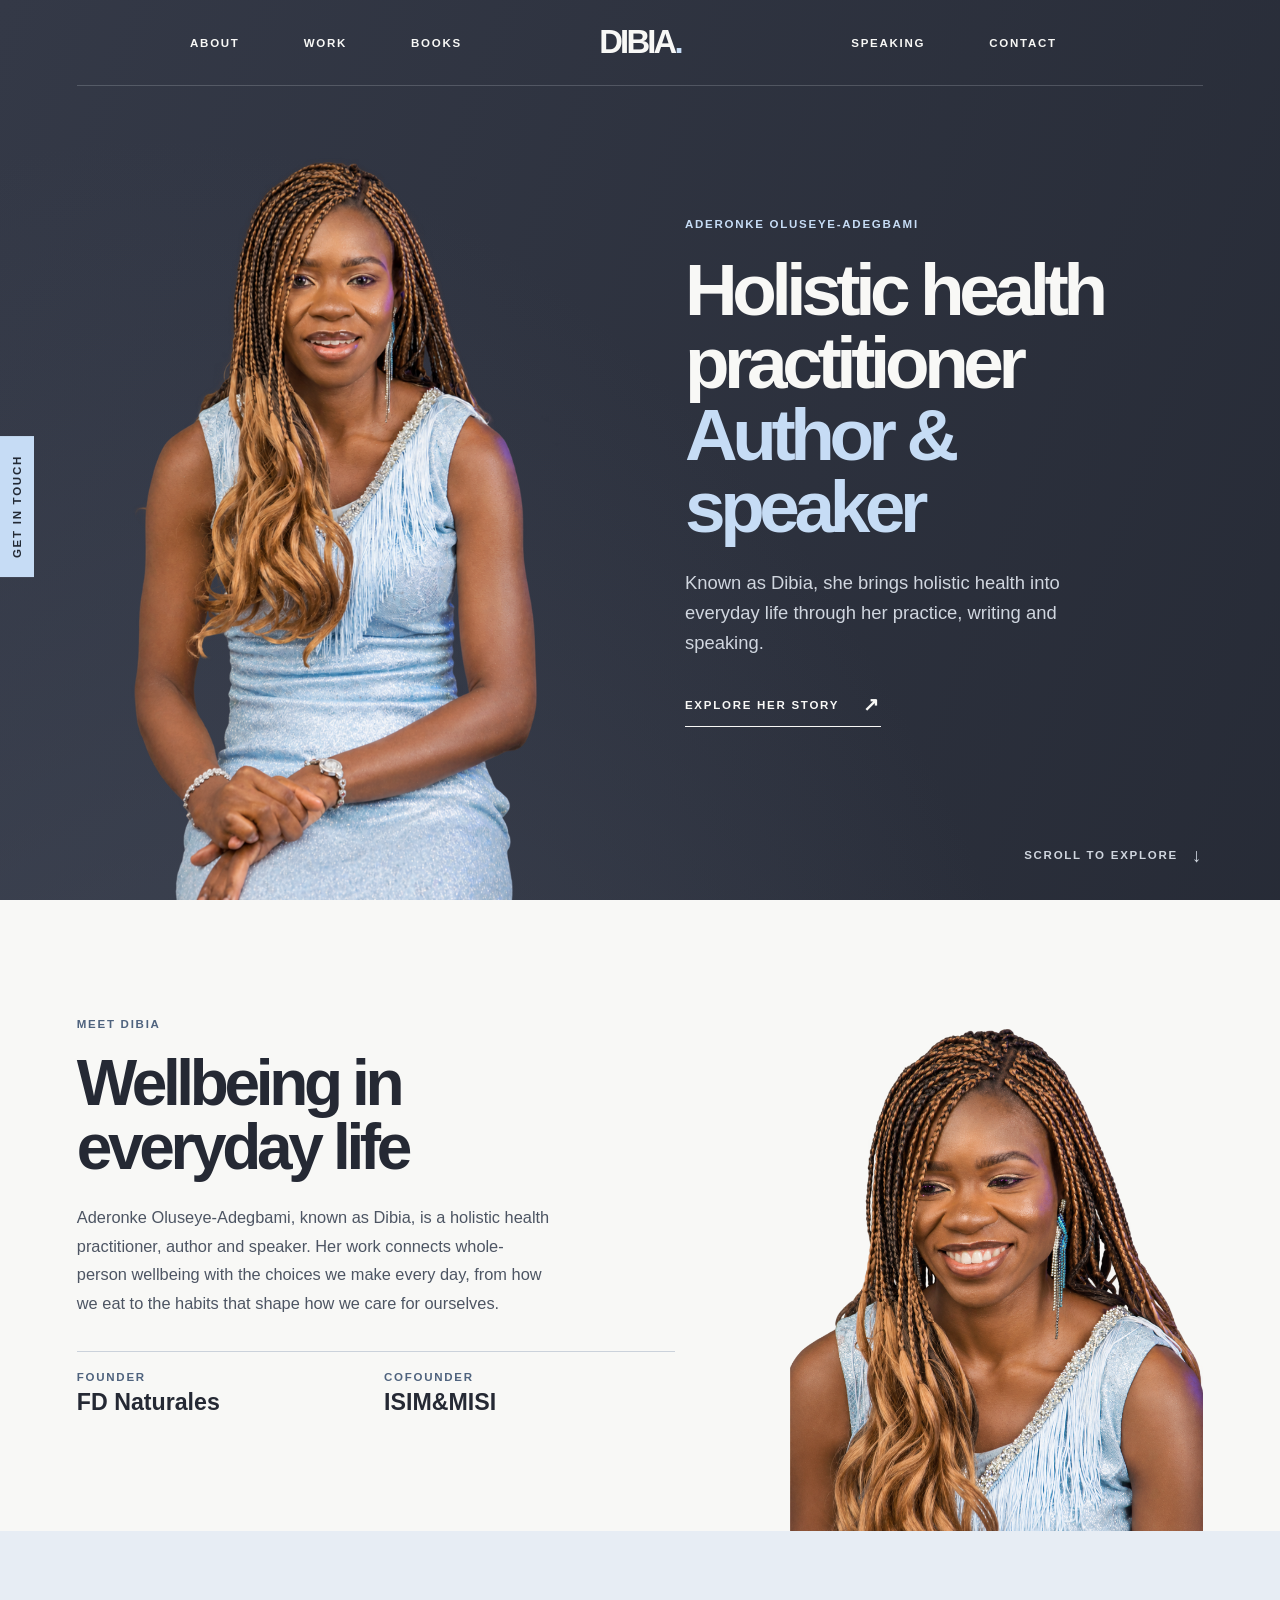
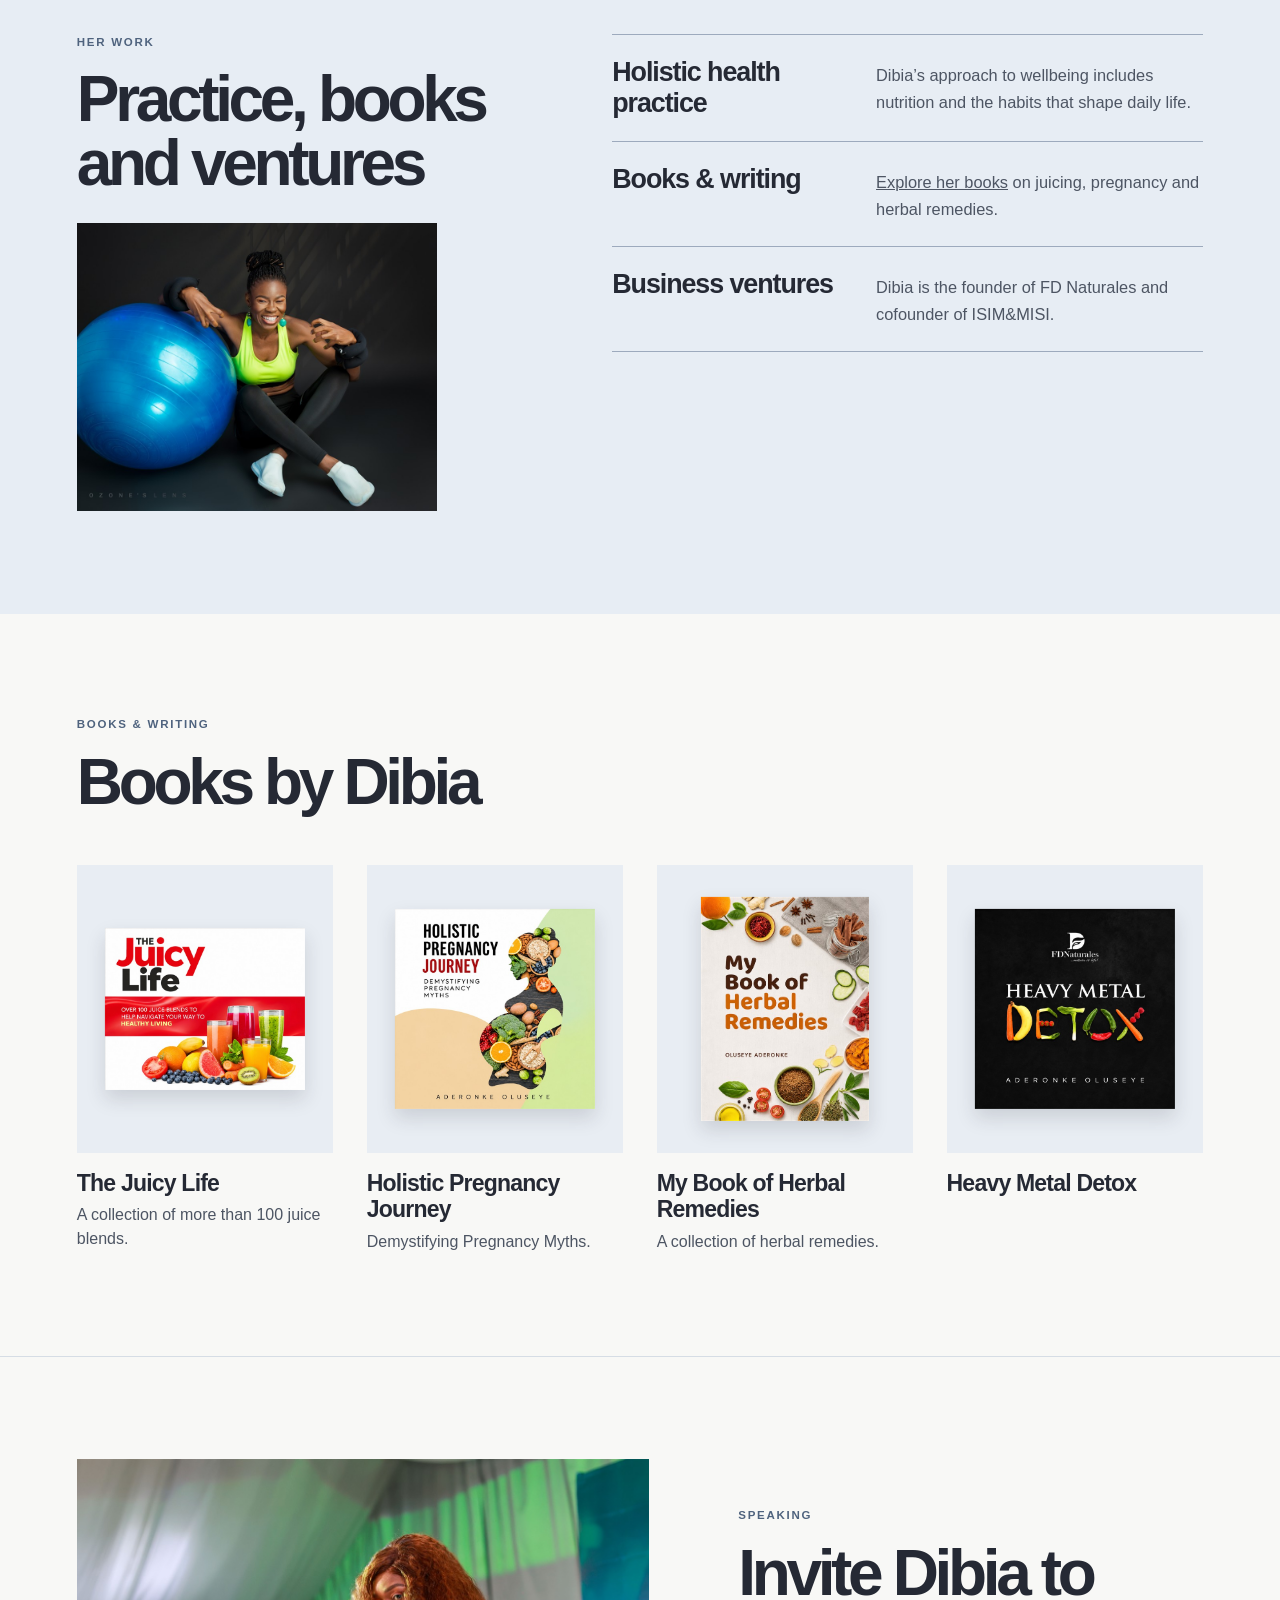
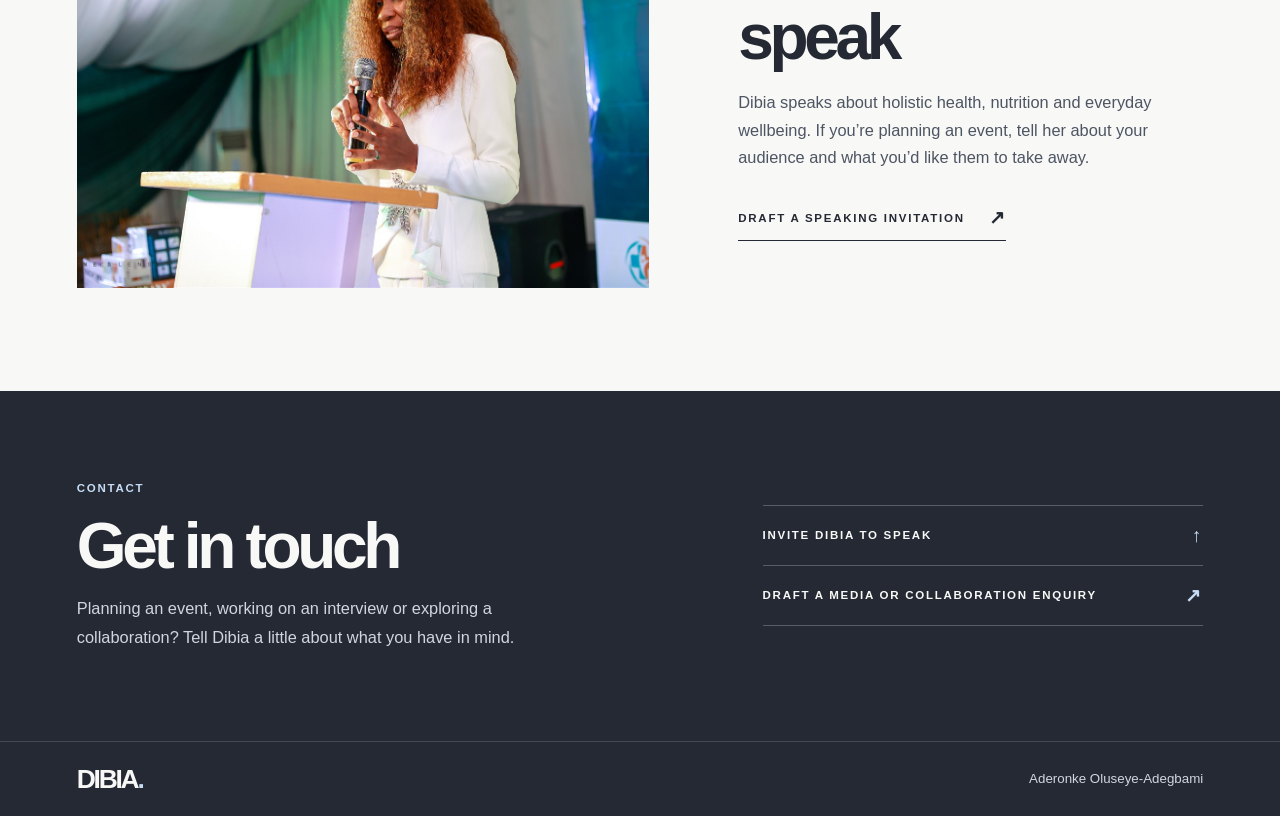
==== index.html @ a5079514 "Add Dibia homepage and book cover previews" ====
<!doctype html>
<html lang="en">
<head>
  <meta charset="utf-8">
  <meta name="viewport" content="width=device-width, initial-scale=1">
  <meta name="description" content="Meet Dibia (Aderonke Oluseye-Adegbami), a holistic health practitioner, author and speaker. Explore her books, wellness work and speaking enquiries.">
  <meta name="theme-color" content="#252934">
  <title>Dibia | Holistic Health Practitioner, Author &amp; Speaker</title>
  <style>
    :root {
      color-scheme: light;
      --ink: #252934;
      --light: #f8f8f6;
      --blue: #c6dcf5;
      --muted: #d0d6df;
      --gutter: clamp(22px, 6vw, 104px);
      font-family: "Segoe UI", "Helvetica Neue", Arial, sans-serif;
    }
    *, *::before, *::after { box-sizing: border-box; }
    body, h1, h2, p, figure { margin: 0; }
    body { background: var(--light); color: var(--ink); }
    a { color: inherit; text-decoration: none; }
    a:focus-visible { outline: 2px solid currentColor; outline-offset: 6px; }
    img { display: block; width: 100%; }
    .skip { position: absolute; z-index: 3; top: 12px; left: 12px; padding: 12px; background: white; color: var(--ink); transform: translateY(-150%); }
    .skip:focus { transform: none; }
    .masthead {
      color: var(--light);
      background: radial-gradient(ellipse at 12% 52%, #474e5e, transparent 66%), linear-gradient(110deg, #343947, #20242e 91%);
    }
    .nav {
      display: grid;
      grid-template-columns: 1fr auto 1fr;
      align-items: center;
      gap: 24px;
      min-height: 86px;
      margin-inline: var(--gutter);
      border-bottom: 1px solid #e6edf530;
    }
    .nav-group { display: flex; justify-content: center; gap: clamp(20px, 5vw, 90px); }
    .nav-link, .eyebrow, .text-link, .scroll, .contact-tab, .role {
      font-size: .72rem;
      font-weight: 650;
      letter-spacing: .15em;
      text-transform: uppercase;
    }
    .nav-link { padding-block: 12px; }
    .nav-link:hover, .scroll:hover { color: var(--blue); }
    .brand { font-weight: 800; font-size: 2.05rem; letter-spacing: -.085em; line-height: 1; }
    .brand span { color: var(--blue); }
    .hero {
      display: grid;
      grid-template-columns: minmax(0, 1.05fr) minmax(0, 1fr);
      align-items: stretch;
      gap: clamp(32px, 5vw, 92px);
      padding: clamp(28px, 5vh, 66px) var(--gutter) 0;
      min-height: clamp(580px, calc(100svh - 86px), 940px);
      position: relative;
      isolation: isolate;
    }
    .hero-portrait { position: relative; align-self: stretch; min-height: 100%; overflow: hidden; background: #4a4b54; }
    .hero-portrait img { position: absolute; height: 100%; object-fit: cover; object-position: center 24%; }
    .hero-portrait::after {
      content: "";
      position: absolute;
      inset: 0;
      background: linear-gradient(90deg, #35404f22, transparent 28% 78%, #26344822);
      pointer-events: none;
    }
    .cutout .hero-portrait { background: transparent; }
    .cutout .hero-portrait::after { content: none; }
    .cutout .hero-portrait img { object-position: center 14%; }
    .hero-copy { align-self: center; padding-block: 20px 108px; }
    .eyebrow { color: var(--blue); line-height: 1.55; }
    h1 {
      margin: 21px 0 25px;
      font-size: clamp(2.7rem, 5.7vw, 7rem);
      line-height: .99;
      letter-spacing: -.074em;
      font-weight: 600;
    }
    h1 span { display: block; color: var(--blue); }
    .intro { max-width: 39ch; color: var(--muted); font-size: clamp(1rem, 1.44vw, 1.32rem); line-height: 1.63; }
    .text-link {
      display: inline-flex;
      align-items: center;
      gap: 24px;
      min-height: 44px;
      margin-top: 25px;
      border-bottom: 1px solid currentColor;
    }
    .text-link:hover { color: #8ab5ec; }
    .arrow { font-size: 1.2rem; line-height: 1; }
    .contact-tab {
      position: absolute;
      z-index: 1;
      top: 43%;
      left: 0;
      writing-mode: vertical-rl;
      transform: rotate(180deg);
      padding: 19px 11px;
      color: #232a35;
      background: var(--blue);
    }
    .contact-tab:hover { background: #edf5ff; }
    .scroll { position: absolute; right: var(--gutter); bottom: 25px; display: flex; align-items: center; gap: 14px; padding: 10px 0; color: var(--muted); }
    .story {
      --story-spacing: clamp(66px, 9vw, 148px);
      display: grid;
      background: var(--light);
      color: var(--ink);
      grid-template-columns: minmax(0, 1.45fr) minmax(0, 1fr);
      align-items: center;
      gap: clamp(32px, 9vw, 148px);
      padding: var(--story-spacing) var(--gutter);
    }
    .story .eyebrow, .role { color: #4f637e; }
    h2 { font-weight: 600; font-size: clamp(2.5rem, 5vw, 5.4rem); line-height: 1; letter-spacing: -.068em; }
    .story h2 { margin: 18px 0 24px; max-width: 13ch; }
    .story-copy > p:not(.eyebrow), .contact-copy { max-width: 52ch; color: #4d5563; font-size: clamp(1rem, 1.28vw, 1.19rem); line-height: 1.74; }
    .story-photo { align-self: end; margin-bottom: calc(-1 * var(--story-spacing)); }
    .story-photo img { aspect-ratio: 4 / 5; object-fit: cover; object-position: center top; }
    .ventures { display: grid; grid-template-columns: 1fr 1fr; gap: 16px; margin: 33px 0 0; padding-top: 19px; border-top: 1px solid #cbd2db; }
    .venture { margin: 6px 0 0; font-weight: 650; font-size: clamp(1rem, 2vw, 1.45rem); }
    .work { display: grid; grid-template-columns: minmax(0, .86fr) minmax(0, 1.14fr); grid-template-areas: "heading list" "photo list"; align-items: start; align-content: start; gap: 28px clamp(28px, 7vw, 110px); background: #e7edf4; color: var(--ink); padding: clamp(66px, 8vw, 128px) var(--gutter); }
    .work .eyebrow, .speaking .eyebrow { color: #4f637e; }
    .work h2, .speaking h2 { margin: 16px 0 0; }
    .work-heading { grid-area: heading; }
    .work-list { grid-area: list; border-bottom: 1px solid #9daabd; }
    .work-photo { grid-area: photo; width: min(100%, 360px); }
    .work-photo img { height: auto; }
    .work-item { display: grid; grid-template-columns: minmax(0, .85fr) minmax(0, 1.15fr); gap: 16px 22px; align-items: baseline; border-top: 1px solid #9daabd; padding-block: 22px; }
    .work-item h3 { font-size: clamp(1.32rem, 2.1vw, 1.85rem); font-weight: 620; letter-spacing: -.04em; margin: 0; }
    .work-item p, .speaking-copy > p:not(.eyebrow) { max-width: 46ch; color: #4d5563; font-size: clamp(1rem, 1.28vw, 1.19rem); line-height: 1.68; }
    .books { background: var(--light); color: var(--ink); padding: clamp(64px, 8vw, 124px) var(--gutter); }
    .books .eyebrow { color: #4f637e; }
    .books h2 { margin: 16px 0 0; }
    .book-grid { display: grid; grid-template-columns: repeat(4, minmax(0, 1fr)); gap: clamp(16px, 2.6vw, 40px); margin-top: clamp(28px, 4vw, 58px); }
    .book-art { position: relative; aspect-ratio: 1 / 1.12; background: #e8edf3; }
    .book-art img { position: absolute; inset: 50% auto auto 50%; transform: translate(-50%, -50%); width: auto; height: auto; max-width: 78%; max-height: 78%; box-shadow: 0 9px 18px #25293426; }
    .book h3 { margin: 17px 0 7px; font-size: clamp(1.05rem, 1.8vw, 1.6rem); line-height: 1.15; letter-spacing: -.035em; }
    .book p { color: #4d5563; line-height: 1.5; }
    .books + .speaking { border-top: 1px solid #d6dde5; }
    .speaking { display: grid; grid-template-columns: minmax(0, 1.23fr) minmax(0, 1fr); align-items: center; gap: clamp(32px, 7vw, 112px); padding: clamp(66px, 8vw, 128px) var(--gutter); background: var(--light); color: var(--ink); }
    .speaking-photo img { aspect-ratio: 4 / 3; object-fit: cover; object-position: 62% center; }
    .speaking-copy > p:not(.eyebrow) { margin-top: 20px; }
    .speaking .text-link:hover { color: #315787; }
    .contact { background: #252934; padding: clamp(54px, 7vw, 105px) var(--gutter); }
    .contact-inner { display: grid; grid-template-columns: minmax(0, 1.15fr) minmax(0, .85fr); align-items: center; gap: clamp(28px, 7vw, 110px); max-width: 1440px; margin: auto; }
    .contact h2 { margin: 16px 0; }
    .contact-copy { color: var(--muted); }
    .contact-links { border-bottom: 1px solid #eef2fa40; }
    .contact-links .text-link { display: flex; justify-content: space-between; min-height: 60px; margin: 0; padding-block: 14px; border: 0; border-top: 1px solid #eef2fa40; line-height: 1.5; }
    .contact-links .arrow { color: var(--blue); }
    .footer { background: #252934; color: #f8f8f6; border-top: 1px solid #eef2fa29; padding: 24px var(--gutter); display: flex; align-items: center; justify-content: space-between; gap: 15px; }
    .footer .brand { font-size: 1.65rem; }
    .footer small { color: var(--muted); }
    @media (max-width: 760px) {
      .nav { min-height: 78px; gap: 10px; }
      .nav-group { gap: 15px; }
      .nav-link { font-size: .65rem; letter-spacing: .09em; }
      .brand { font-size: 1.8rem; }
      .hero { grid-template-columns: minmax(0, 1fr); gap: 0; min-height: auto; padding-top: 24px; }
      .hero-portrait { min-height: 0; aspect-ratio: 1 / 1; max-height: 560px; }
      .hero-portrait img { object-position: center 19%; }
      .cutout .hero-portrait img { object-position: center 4%; }
      .hero-copy { padding: 29px 0 75px; }
      h1 { font-size: clamp(2.65rem, 10vw, 4.8rem); margin-block: 13px 15px; }
      .text-link { margin-top: 16px; }
      .contact-tab { display: none; }
      .scroll { bottom: 12px; }
      .story { grid-template-columns: minmax(0, 1fr); }
      .story-photo { width: min(100%, 475px); justify-self: center; }
      .work, .speaking { grid-template-columns: minmax(0, 1fr); }
      .work { grid-template-areas: "heading" "list" "photo"; }
      .contact-inner { grid-template-columns: minmax(0, 1fr); }
      .book-grid { grid-template-columns: repeat(2, minmax(0, 1fr)); row-gap: 30px; }
    }
    @media (max-width: 450px) {
      .nav { grid-template-columns: 1fr 1fr; gap: 0 12px; }
      .nav > .brand { grid-column: 1 / -1; grid-row: 1; justify-self: center; margin-top: 17px; }
      .nav-group { gap: clamp(8px, 2.8vw, 14px); }
      .nav-link { font-size: .61rem; }
      .work-item { grid-template-columns: minmax(0, 1fr); gap: 8px; }
    }
  </style>
</head>
<body class="cutout">
  <a class="skip" href="#main">Skip to content</a>
  <div class="masthead" id="top">
    <header>
      <nav class="nav" aria-label="Main navigation">
        <div class="nav-group"><a class="nav-link" href="#story">About</a><a class="nav-link" href="#work">Work</a><a class="nav-link" href="#books">Books</a></div>
        <a class="brand" href="#top" aria-label="Dibia home">DIBIA<span>.</span></a>
        <div class="nav-group"><a class="nav-link" href="#speaking">Speaking</a><a class="nav-link" href="#contact">Contact</a></div>
      </nav>
    </header>
    <main id="main">
      <section class="hero" aria-labelledby="hero-title">
        <figure class="hero-portrait">
          <img src="assets/dibia-blue-dress.png" alt="Dibia seated in a light blue dress" fetchpriority="high">
        </figure>
        <div class="hero-copy">
          <p class="eyebrow">Aderonke Oluseye-Adegbami</p>
          <h1 id="hero-title">Holistic health practitioner<span>Author &amp; speaker</span></h1>
          <p class="intro">Known as Dibia, she brings holistic health into everyday life through her practice, writing and speaking.</p>
          <a class="text-link" href="#story">Explore her story <span class="arrow" aria-hidden="true">↗</span></a>
        </div>
        <a class="contact-tab" href="#contact">Get in touch</a>
        <a class="scroll" href="#story">Scroll to explore <span class="arrow" aria-hidden="true">↓</span></a>
      </section>
      <section class="story" id="story" aria-labelledby="story-title">
        <div class="story-copy">
          <p class="eyebrow">Meet Dibia</p>
          <h2 id="story-title">Wellbeing in everyday life</h2>
          <p>Aderonke Oluseye-Adegbami, known as Dibia, is a holistic health practitioner, author and speaker. Her work connects whole-person wellbeing with the choices we make every day, from how we eat to the habits that shape how we care for ourselves.</p>
          <dl class="ventures">
            <div><dt class="role">Founder</dt><dd class="venture">FD Naturales</dd></div>
            <div><dt class="role">Cofounder</dt><dd class="venture">ISIM&amp;MISI</dd></div>
          </dl>
        </div>
        <figure class="story-photo">
          <img src="assets/dibia-smiling.png" alt="Aderonke Oluseye-Adegbami smiling in a pale blue dress" loading="lazy">
        </figure>
      </section>
      <section class="work" id="work" aria-labelledby="work-title">
        <div class="work-heading">
          <p class="eyebrow">Her work</p>
          <h2 id="work-title">Practice, books and ventures</h2>
        </div>
        <div class="work-list">
          <article class="work-item">
            <h3>Holistic health practice</h3>
            <p>Dibia’s approach to wellbeing includes nutrition and the habits that shape daily life.</p>
          </article>
          <article class="work-item">
            <h3>Books &amp; writing</h3>
            <p><a href="#books"><u>Explore her books</u></a> on juicing, pregnancy and herbal remedies.</p>
          </article>
          <article class="work-item">
            <h3>Business ventures</h3>
            <p>Dibia is the founder of FD Naturales and cofounder of ISIM&amp;MISI.</p>
          </article>
        </div>
        <figure class="work-photo">
          <img src="assets/dibia-fitness.jpg" alt="Dibia smiling beside a blue exercise ball in workout clothes" width="900" height="720" loading="lazy">
        </figure>
      </section>
      <section class="books" id="books" aria-labelledby="books-title">
        <p class="eyebrow">Books &amp; writing</p>
        <h2 id="books-title">Books by Dibia</h2>
        <div class="book-grid">
          <article class="book">
            <figure class="book-art"><img src="assets/book-juicy.jpg" alt="" loading="lazy"></figure>
            <h3>The Juicy Life</h3>
            <p>A collection of more than 100 juice blends.</p>
          </article>
          <article class="book">
            <figure class="book-art"><img src="assets/book-pregnancy.jpg" alt="" loading="lazy"></figure>
            <h3>Holistic Pregnancy Journey</h3>
            <p>Demystifying Pregnancy Myths.</p>
          </article>
          <article class="book">
            <figure class="book-art"><img src="assets/book-herbal.jpg" alt="" loading="lazy"></figure>
            <h3>My Book of Herbal Remedies</h3>
            <p>A collection of herbal remedies.</p>
          </article>
          <article class="book">
            <figure class="book-art"><img src="assets/book-detox.jpg" alt="" loading="lazy"></figure>
            <h3>Heavy Metal Detox</h3>
          </article>
        </div>
      </section>
      <section class="speaking" id="speaking" aria-labelledby="speaking-title">
        <figure class="speaking-photo">
          <img src="assets/dibia-speaking.jpg" alt="Dibia speaking into a microphone at a lectern" loading="lazy">
        </figure>
        <div class="speaking-copy">
          <p class="eyebrow">Speaking</p>
          <h2 id="speaking-title">Invite Dibia to speak</h2>
          <p>Dibia speaks about holistic health, nutrition and everyday wellbeing. If you’re planning an event, tell her about your audience and what you’d like them to take away.</p>
          <a class="text-link" href="mailto:?subject=Speaking%20invitation%20for%20Dibia&amp;body=Event%20name%3A%0D%0ADate%20and%20location%3A%0D%0AAudience%3A%0D%0ATopic%20or%20goal%3A%0D%0AYour%20name%20and%20organisation%3A">Draft a speaking invitation <span class="arrow" aria-hidden="true">↗</span></a>
        </div>
      </section>
      <section class="contact" id="contact" aria-labelledby="contact-title">
        <div class="contact-inner">
          <div>
            <p class="eyebrow">Contact</p>
            <h2 id="contact-title">Get in touch</h2>
            <p class="contact-copy">Planning an event, working on an interview or exploring a collaboration? Tell Dibia a little about what you have in mind.</p>
          </div>
          <div class="contact-links">
            <a class="text-link" href="#speaking">Invite Dibia to speak <span class="arrow" aria-hidden="true">↑</span></a>
            <a class="text-link" href="mailto:?subject=Media%20or%20collaboration%20enquiry%20for%20Dibia&amp;body=Your%20name%20and%20organisation%3A%0D%0AWhat%20you%20have%20in%20mind%3A%0D%0ATimeline%3A">Draft a media or collaboration enquiry <span class="arrow" aria-hidden="true">↗</span></a>
          </div>
        </div>
      </section>
    </main>
  </div>
  <footer class="footer">
    <a class="brand" href="#top" aria-label="Dibia, back to top">DIBIA<span>.</span></a>
    <small>Aderonke Oluseye-Adegbami</small>
  </footer>
</body>
</html>
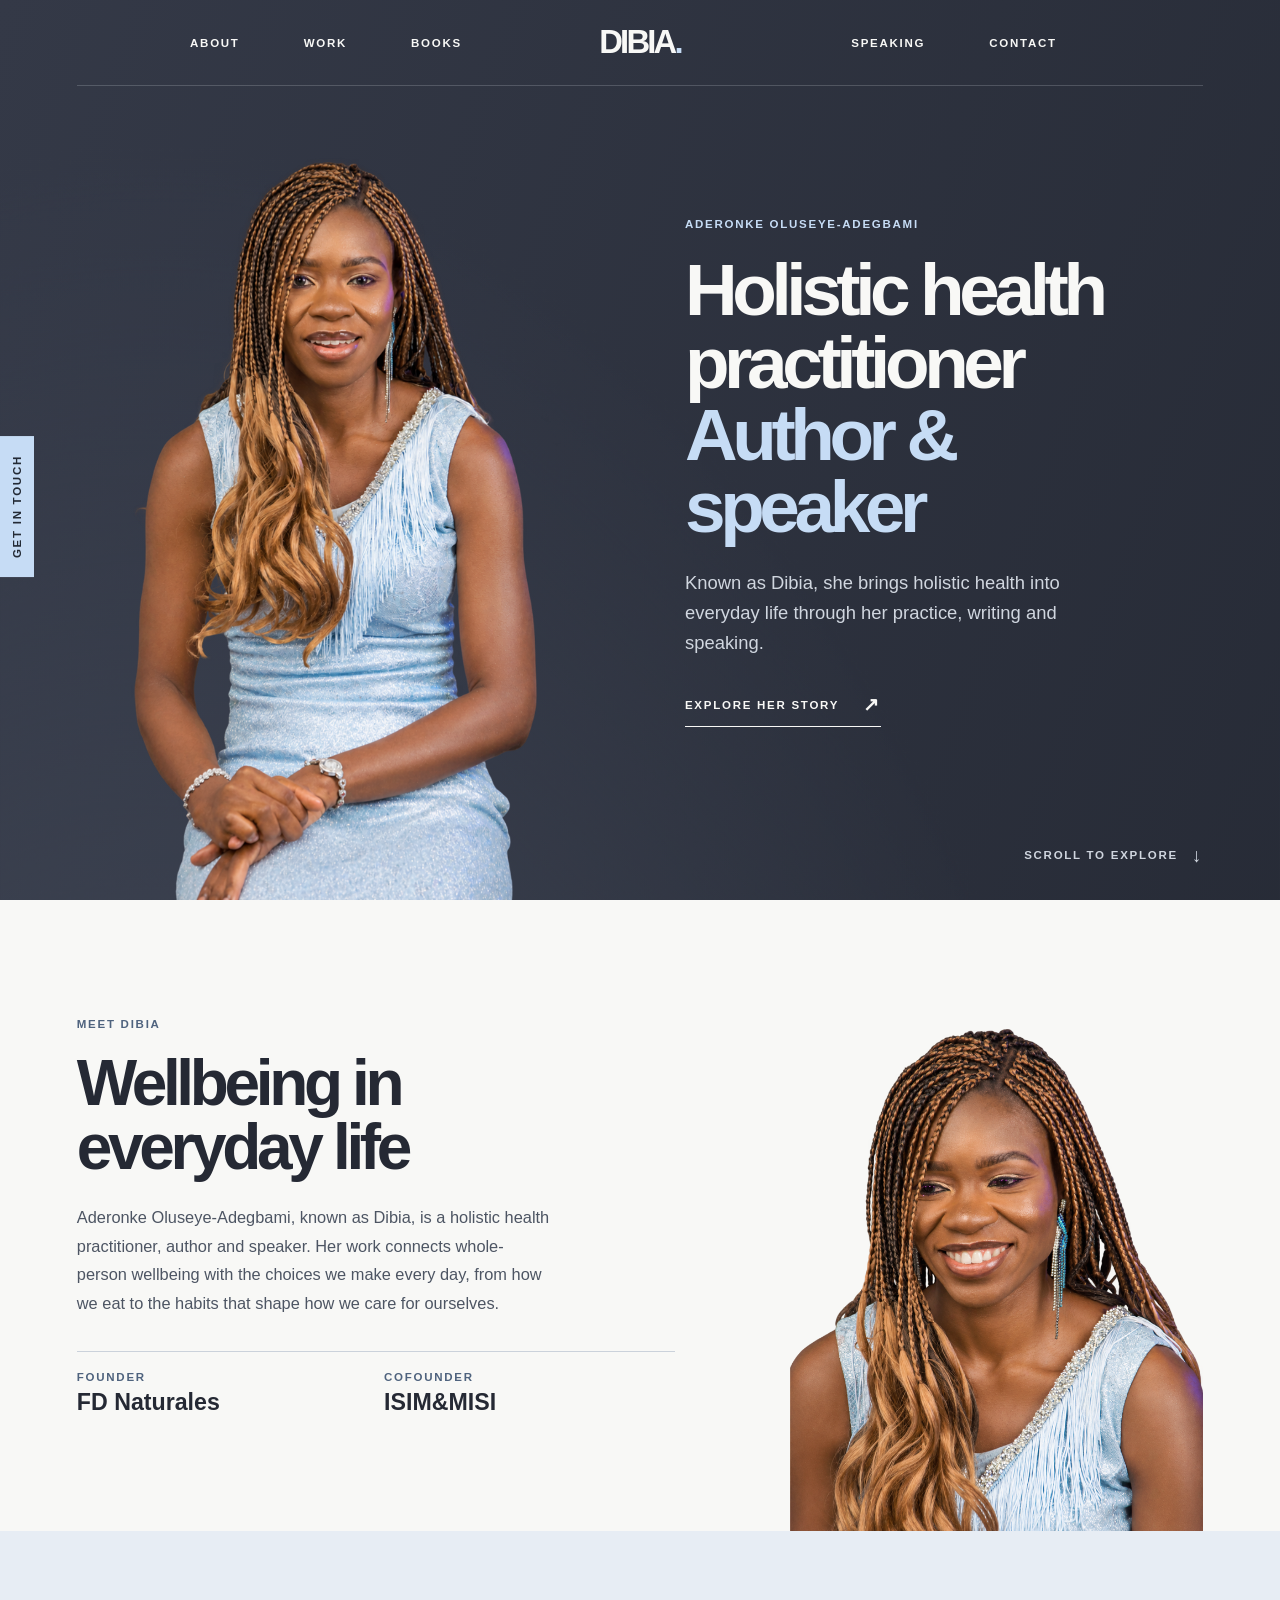
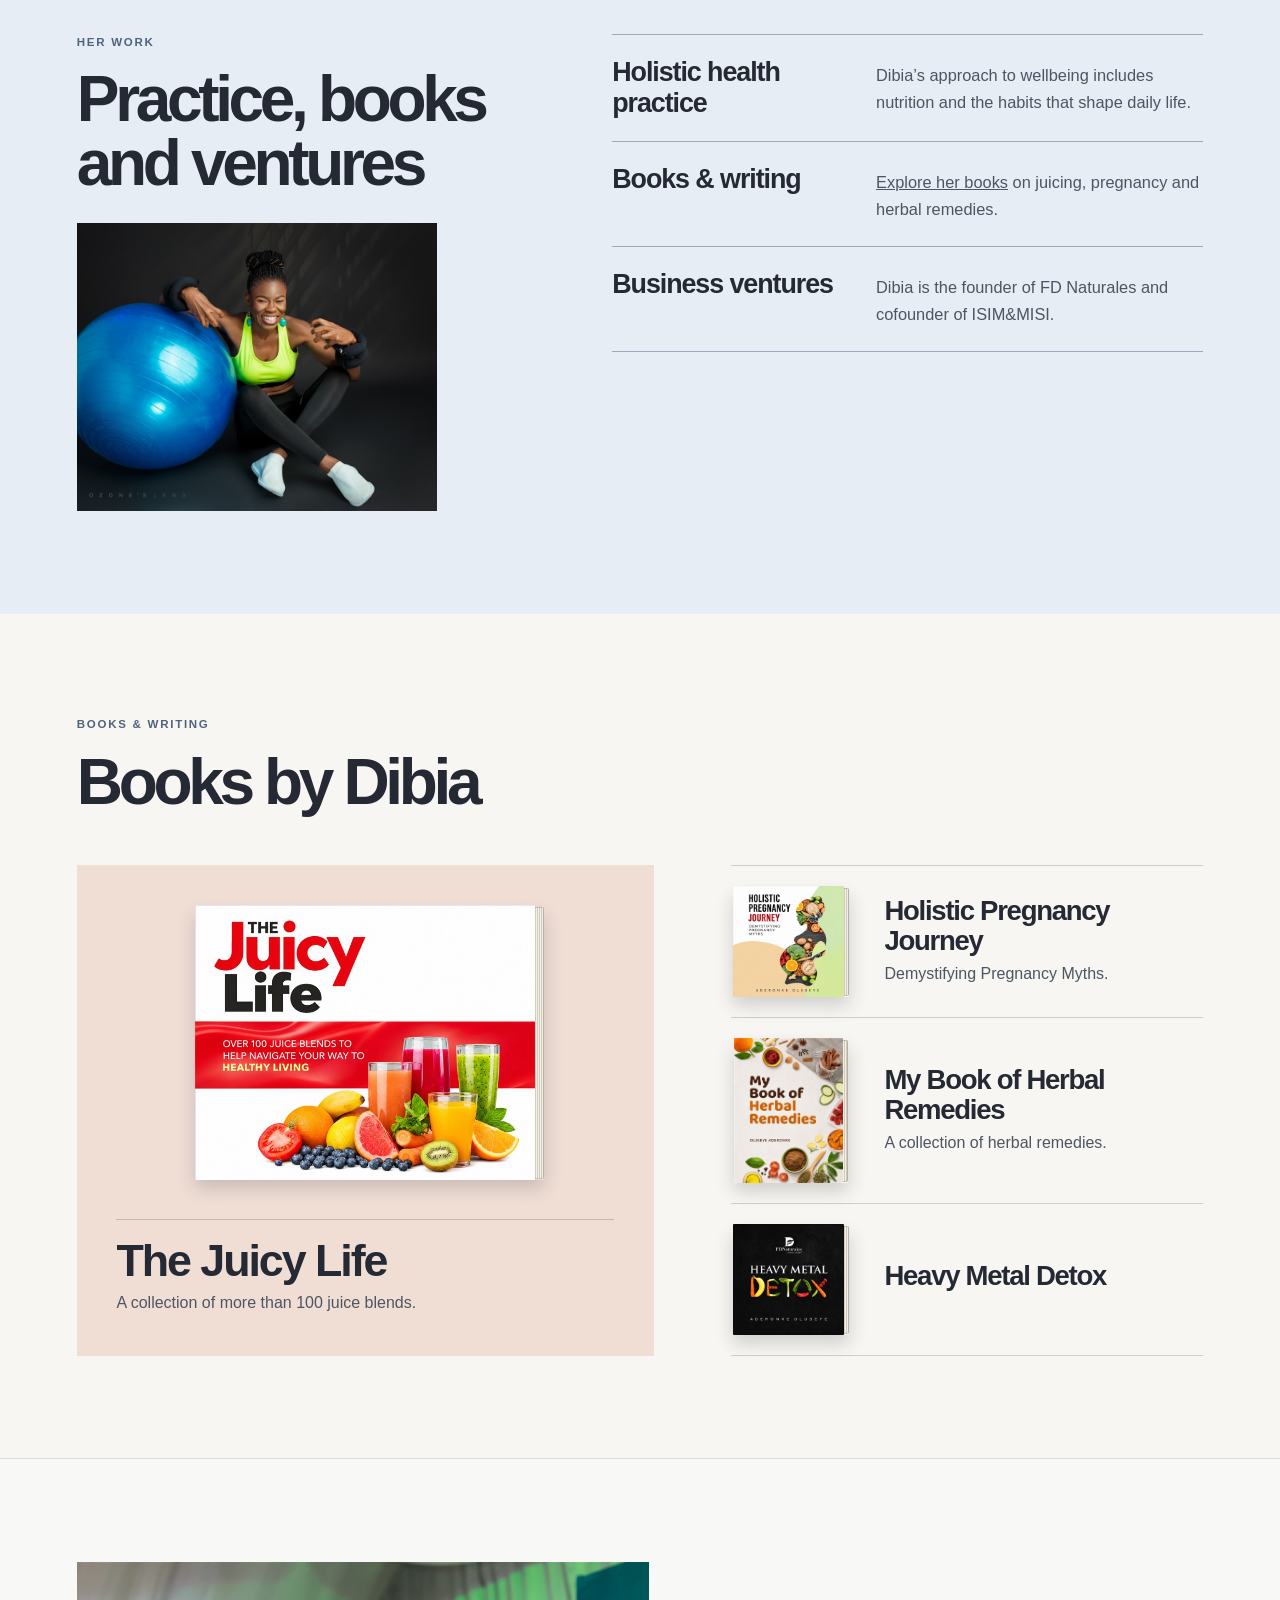
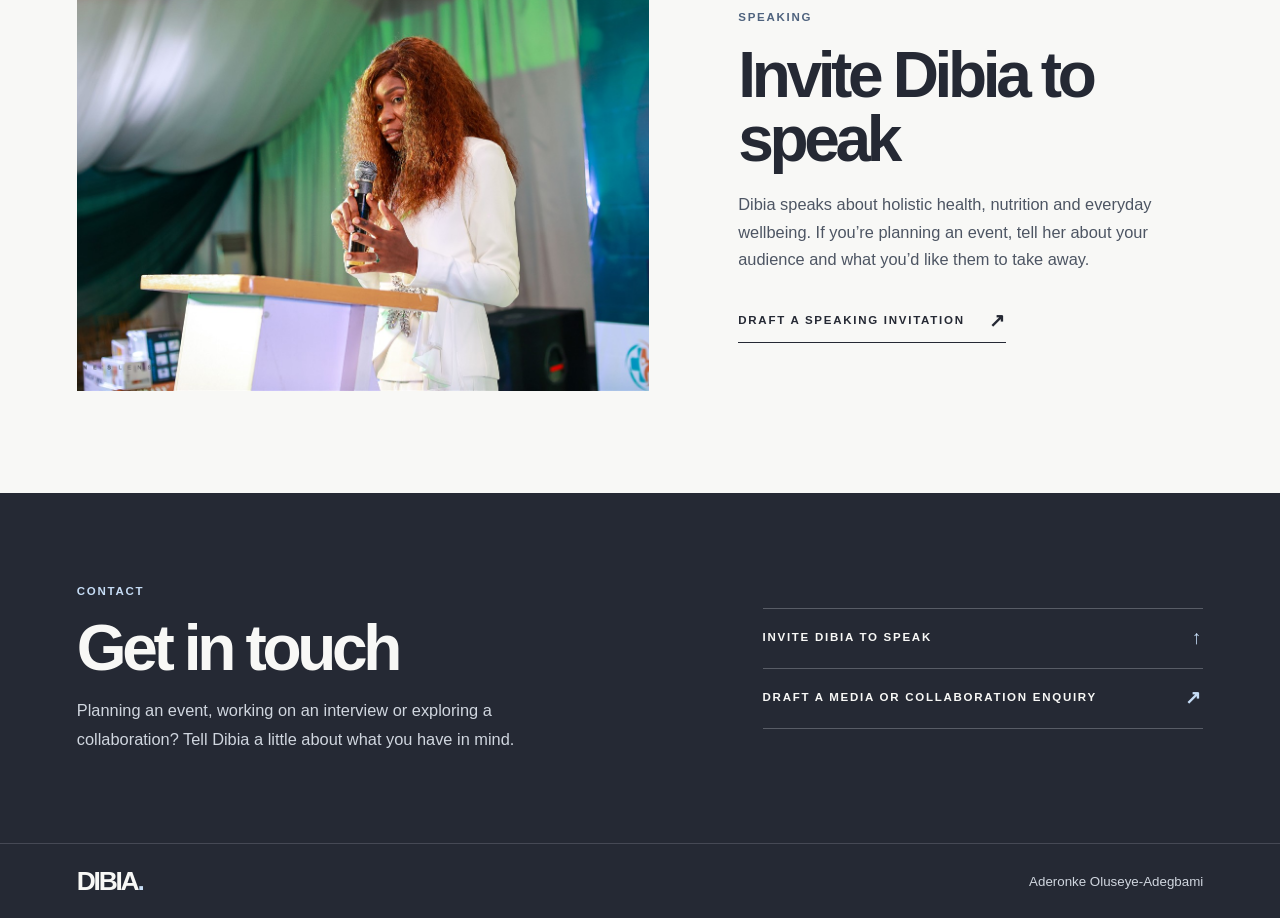
==== commit 78163b7f: "Polish Dibia’s book mockups and add homepage motion" ====
--- a/index.html
+++ b/index.html
@@ -132,14 +132,26 @@
     .work-item { display: grid; grid-template-columns: minmax(0, .85fr) minmax(0, 1.15fr); gap: 16px 22px; align-items: baseline; border-top: 1px solid #9daabd; padding-block: 22px; }
     .work-item h3 { font-size: clamp(1.32rem, 2.1vw, 1.85rem); font-weight: 620; letter-spacing: -.04em; margin: 0; }
     .work-item p, .speaking-copy > p:not(.eyebrow) { max-width: 46ch; color: #4d5563; font-size: clamp(1rem, 1.28vw, 1.19rem); line-height: 1.68; }
-    .books { background: var(--light); color: var(--ink); padding: clamp(64px, 8vw, 124px) var(--gutter); }
+    .books { background: #f7f6f2; color: var(--ink); padding: clamp(64px, 8vw, 124px) var(--gutter); }
     .books .eyebrow { color: #4f637e; }
     .books h2 { margin: 16px 0 0; }
-    .book-grid { display: grid; grid-template-columns: repeat(4, minmax(0, 1fr)); gap: clamp(16px, 2.6vw, 40px); margin-top: clamp(28px, 4vw, 58px); }
-    .book-art { position: relative; aspect-ratio: 1 / 1.12; background: #e8edf3; }
-    .book-art img { position: absolute; inset: 50% auto auto 50%; transform: translate(-50%, -50%); width: auto; height: auto; max-width: 78%; max-height: 78%; box-shadow: 0 9px 18px #25293426; }
-    .book h3 { margin: 17px 0 7px; font-size: clamp(1.05rem, 1.8vw, 1.6rem); line-height: 1.15; letter-spacing: -.035em; }
-    .book p { color: #4d5563; line-height: 1.5; }
+    .book-grid { display: grid; grid-template-columns: minmax(0, 1.1fr) minmax(0, .9fr); gap: clamp(26px, 6vw, 96px); margin-top: clamp(30px, 4vw, 62px); }
+    .book-feature { display: flex; flex-direction: column; background: #f0ded5; padding: clamp(24px, 3.1vw, 48px); }
+    .book-feature .book-art { display: grid; place-items: center; flex: 1; padding-bottom: clamp(25px, 3vw, 44px); }
+    .book-cover { --page-depth: 5px; display: block; position: relative; width: fit-content; max-width: calc(100% - var(--page-depth)); margin-inline: auto; isolation: isolate; }
+    .book-cover::before, .book-cover::after { content: ""; position: absolute; z-index: -1; }
+    .book-cover::before { inset: 2px calc(-1 * var(--page-depth)) 1px 65%; background: repeating-linear-gradient(90deg, #d3cbbd 0 1px, #f2efe6 1px 2px); border: 1px solid #2529342b; border-radius: 0 2px 2px 0; }
+    .book-cover::after { inset: 3px calc(-1 * var(--page-depth)) 0 0; box-shadow: 0 8px 17px #25293432; }
+    .book-cover img { width: auto; height: auto; max-width: 100%; max-height: 145px; border-radius: 1px; }
+    .book-feature .book-cover { --page-depth: 9px; }
+    .book-feature .book-cover img { max-width: 340px; max-height: clamp(216px, 30vw, 360px); width: 100%; }
+    .book-feature .book-cover { width: min(100% - var(--page-depth), 340px); }
+    .book-feature .book-copy { border-top: 1px solid #25293436; padding-top: 17px; }
+    .book-list { display: grid; grid-template-rows: repeat(3, auto); border-bottom: 1px solid #25293432; }
+    .book-list .book { display: grid; grid-template-columns: clamp(84px, 9vw, 126px) minmax(0, 1fr); gap: clamp(17px, 3vw, 46px); align-items: center; padding-block: 15px; border-top: 1px solid #25293432; }
+    .book h3 { margin: 0 0 7px; font-size: clamp(1.17rem, 2.15vw, 2rem); line-height: 1.07; letter-spacing: -.046em; }
+    .book-feature h3 { font-size: clamp(1.7rem, 3.5vw, 3.3rem); }
+    .book p { color: #4d5563; line-height: 1.55; }
     .books + .speaking { border-top: 1px solid #d6dde5; }
     .speaking { display: grid; grid-template-columns: minmax(0, 1.23fr) minmax(0, 1fr); align-items: center; gap: clamp(32px, 7vw, 112px); padding: clamp(66px, 8vw, 128px) var(--gutter); background: var(--light); color: var(--ink); }
     .speaking-photo img { aspect-ratio: 4 / 3; object-fit: cover; object-position: 62% center; }
@@ -174,7 +186,7 @@
       .work, .speaking { grid-template-columns: minmax(0, 1fr); }
       .work { grid-template-areas: "heading" "list" "photo"; }
       .contact-inner { grid-template-columns: minmax(0, 1fr); }
-      .book-grid { grid-template-columns: repeat(2, minmax(0, 1fr)); row-gap: 30px; }
+      .book-grid { grid-template-columns: minmax(0, 1fr); }
     }
     @media (max-width: 450px) {
       .nav { grid-template-columns: 1fr 1fr; gap: 0 12px; }
@@ -182,6 +194,13 @@
       .nav-group { gap: clamp(8px, 2.8vw, 14px); }
       .nav-link { font-size: .61rem; }
       .work-item { grid-template-columns: minmax(0, 1fr); gap: 8px; }
+    }
+    @media (hover: hover) and (pointer: fine) and (prefers-reduced-motion: no-preference) {
+      .book-cover { transition: transform 260ms cubic-bezier(.22, 1, .36, 1); }
+      .book:hover .book-cover { transform: translateY(-5px) rotate(-1deg); }
+      .text-link .arrow, .scroll .arrow { transition: transform 240ms cubic-bezier(.22, 1, .36, 1); }
+      .text-link:hover .arrow, .text-link:focus-visible .arrow { transform: translate(3px, -2px); }
+      .scroll:hover .arrow, .scroll:focus-visible .arrow { transform: translateY(4px); }
     }
   </style>
 </head>
@@ -250,25 +269,33 @@
         <p class="eyebrow">Books &amp; writing</p>
         <h2 id="books-title">Books by Dibia</h2>
         <div class="book-grid">
-          <article class="book">
-            <figure class="book-art"><img src="assets/book-juicy.jpg" alt="" loading="lazy"></figure>
-            <h3>The Juicy Life</h3>
-            <p>A collection of more than 100 juice blends.</p>
+          <article class="book book-feature">
+            <figure class="book-art"><span class="book-cover"><img src="assets/book-juicy.jpg" alt="The Juicy Life front cover with red and black type and a fruit and juice illustration" loading="lazy"></span></figure>
+            <div class="book-copy">
+              <h3>The Juicy Life</h3>
+              <p>A collection of more than 100 juice blends.</p>
+            </div>
           </article>
-          <article class="book">
-            <figure class="book-art"><img src="assets/book-pregnancy.jpg" alt="" loading="lazy"></figure>
-            <h3>Holistic Pregnancy Journey</h3>
-            <p>Demystifying Pregnancy Myths.</p>
-          </article>
-          <article class="book">
-            <figure class="book-art"><img src="assets/book-herbal.jpg" alt="" loading="lazy"></figure>
-            <h3>My Book of Herbal Remedies</h3>
-            <p>A collection of herbal remedies.</p>
-          </article>
-          <article class="book">
-            <figure class="book-art"><img src="assets/book-detox.jpg" alt="" loading="lazy"></figure>
-            <h3>Heavy Metal Detox</h3>
-          </article>
+          <div class="book-list">
+            <article class="book">
+              <figure class="book-art"><span class="book-cover"><img src="assets/book-pregnancy.jpg" alt="Holistic Pregnancy Journey front cover with a food collage and cream, sand and green colour blocks" loading="lazy"></span></figure>
+              <div class="book-copy">
+                <h3>Holistic Pregnancy Journey</h3>
+                <p>Demystifying Pregnancy Myths.</p>
+              </div>
+            </article>
+            <article class="book">
+              <figure class="book-art"><span class="book-cover"><img src="assets/book-herbal.jpg" alt="My Book of Herbal Remedies front cover framed with herbs, vegetables and spices" loading="lazy"></span></figure>
+              <div class="book-copy">
+                <h3>My Book of Herbal Remedies</h3>
+                <p>A collection of herbal remedies.</p>
+              </div>
+            </article>
+            <article class="book">
+              <figure class="book-art"><span class="book-cover"><img src="assets/book-detox.jpg" alt="Heavy Metal Detox black front cover with the word Detox formed from fruit and vegetables" loading="lazy"></span></figure>
+              <div class="book-copy"><h3>Heavy Metal Detox</h3></div>
+            </article>
+          </div>
         </div>
       </section>
       <section class="speaking" id="speaking" aria-labelledby="speaking-title">
@@ -301,5 +328,47 @@
     <a class="brand" href="#top" aria-label="Dibia, back to top">DIBIA<span>.</span></a>
     <small>Aderonke Oluseye-Adegbami</small>
   </footer>
+  <script>
+    (() => {
+      const preference = window.matchMedia('(prefers-reduced-motion: reduce)');
+      if (preference.matches || !Element.prototype.animate) return;
+
+      const easing = 'cubic-bezier(.22, 1, .36, 1)';
+      const active = new Set();
+      const play = (element, frames, duration, delay = 0) => {
+        if (preference.matches) return;
+        const animation = element.animate(frames, { duration, delay, easing, fill: 'backwards' });
+        active.add(animation);
+        const release = () => active.delete(animation);
+        animation.addEventListener('finish', release, { once: true });
+        animation.addEventListener('cancel', release, { once: true });
+      };
+      preference.addEventListener('change', () => {
+        if (preference.matches) active.forEach(animation => animation.cancel());
+      });
+
+      const rise = (distance, opacity) => [
+        { opacity, transform: `translateY(${distance}px)` },
+        { opacity: 1, transform: 'translateY(0)' }
+      ];
+
+      if (!location.hash || ['#top', '#main'].includes(location.hash)) {
+        play(document.querySelector('.hero-portrait img'), [{ opacity: .48, transform: 'scale(1.028)' }, { opacity: 1, transform: 'scale(1)' }], 820);
+        const heroElements = document.querySelectorAll('.hero-copy > *');
+        heroElements.forEach((element, index) => play(element, rise(16, .6), 620, 80 + index * 65));
+      }
+
+      if (!('IntersectionObserver' in window)) return;
+      const observer = new IntersectionObserver(entries => {
+        entries.forEach(entry => {
+          if (!entry.isIntersecting) return;
+          observer.unobserve(entry.target);
+          play(entry.target, rise(16, .78), 570);
+        });
+      }, { threshold: .12 });
+      const sections = document.querySelectorAll('.story-copy, .story-photo, .work-heading, .work-list, .work-photo, .books h2, .book-feature, .book-list .book, .speaking-photo, .speaking-copy, .contact-inner');
+      sections.forEach(element => observer.observe(element));
+    })();
+  </script>
 </body>
 </html>
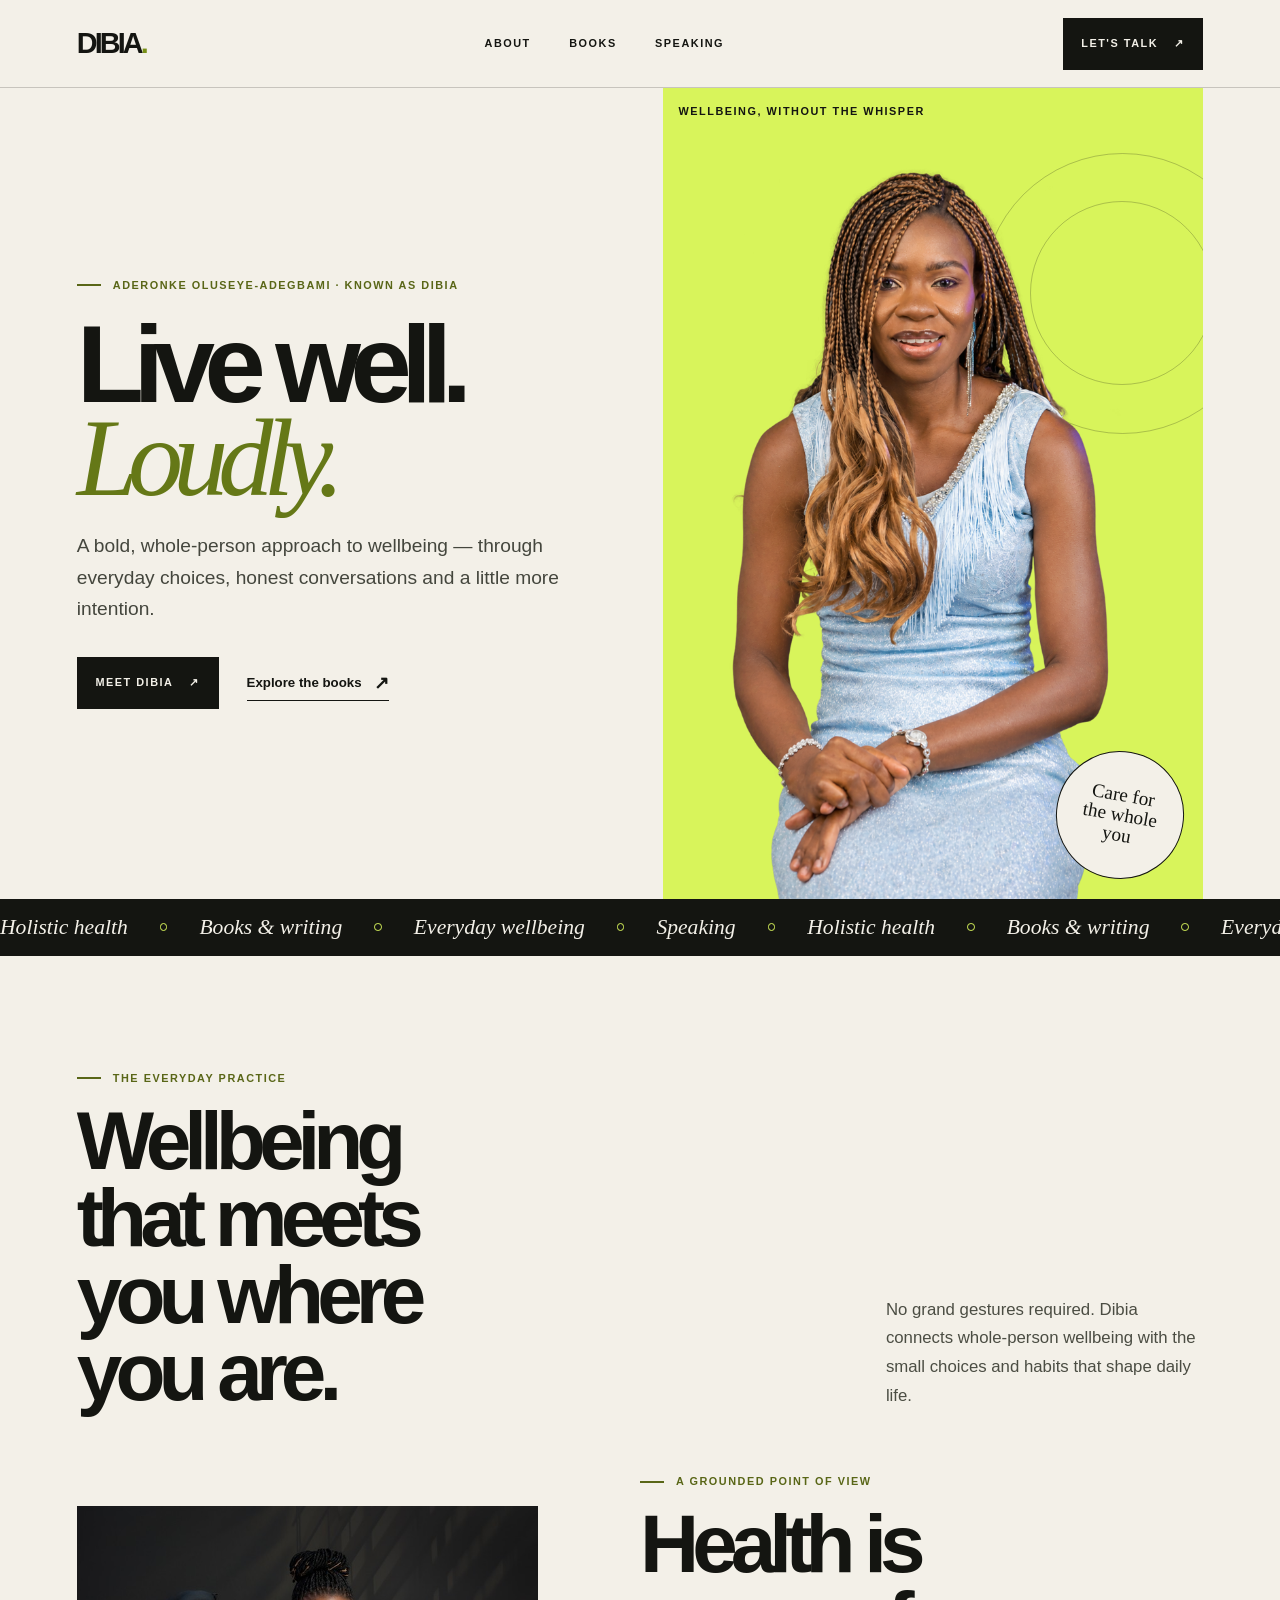
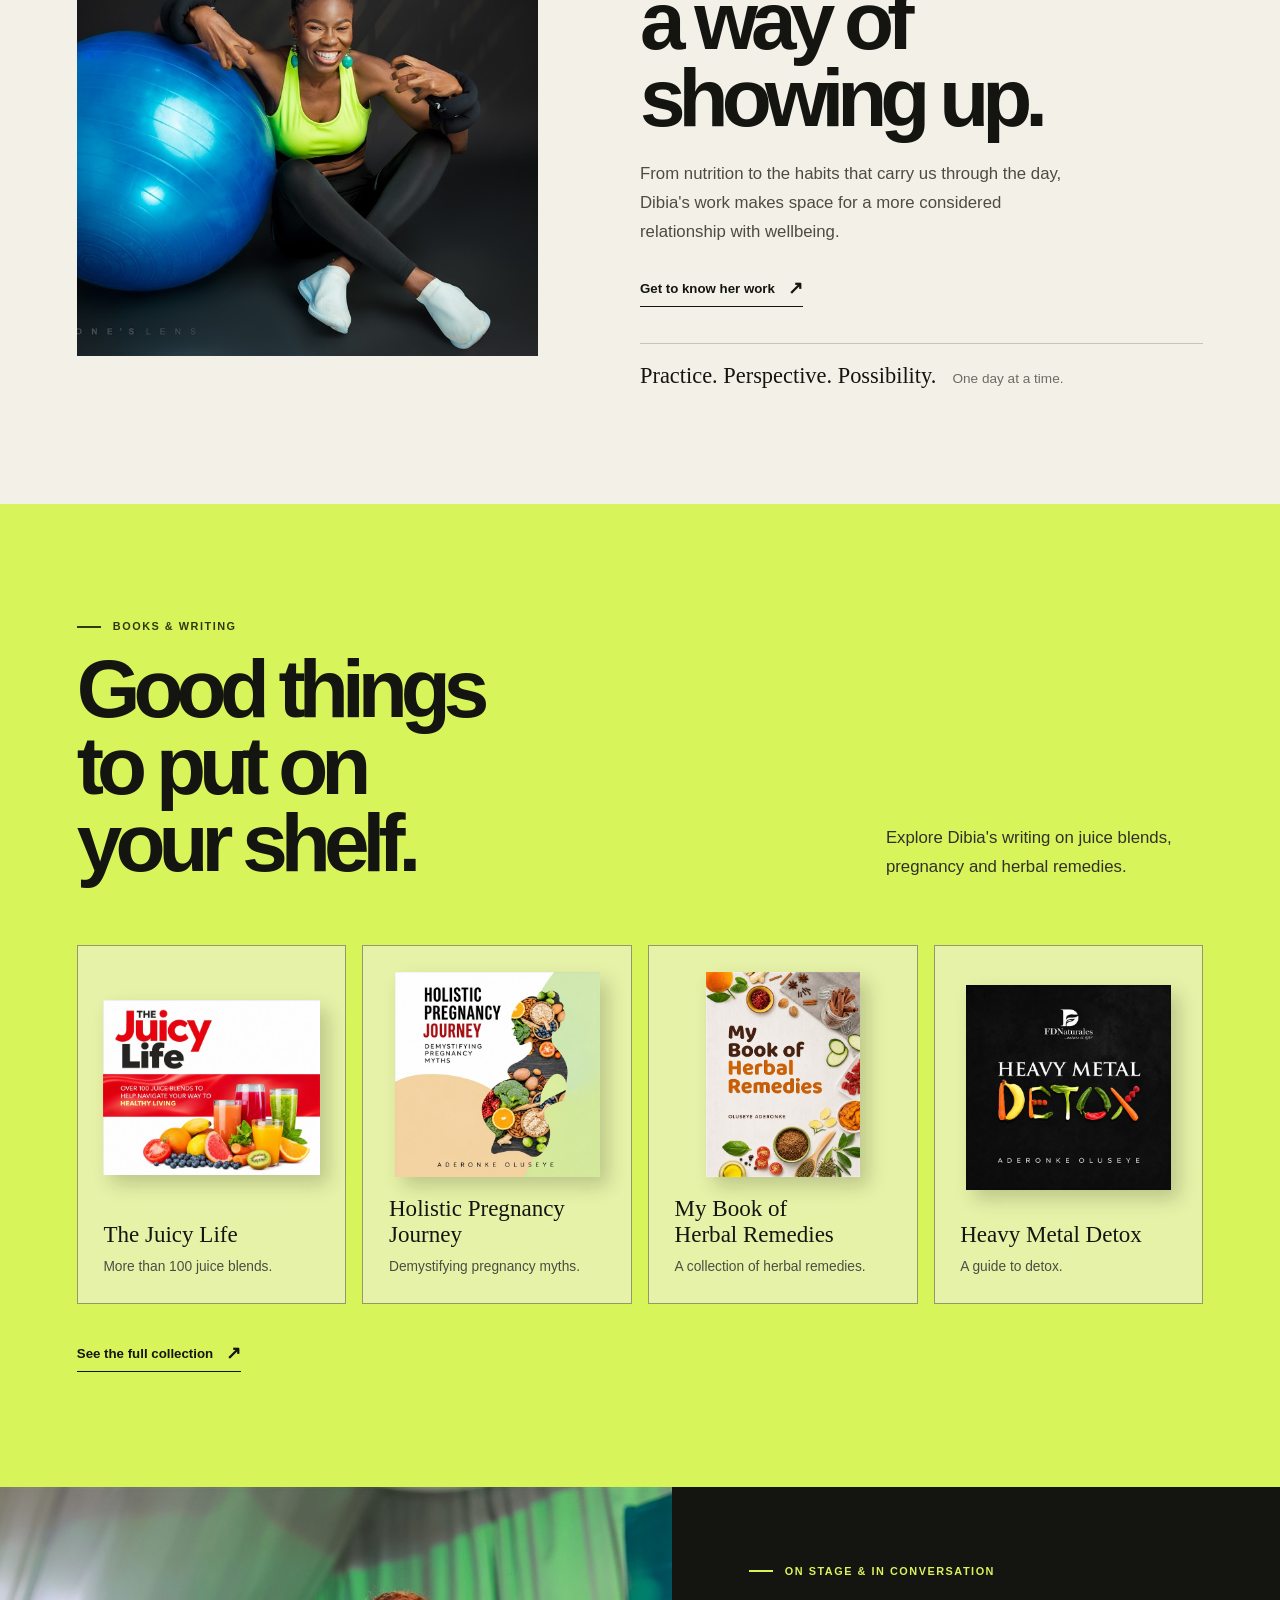
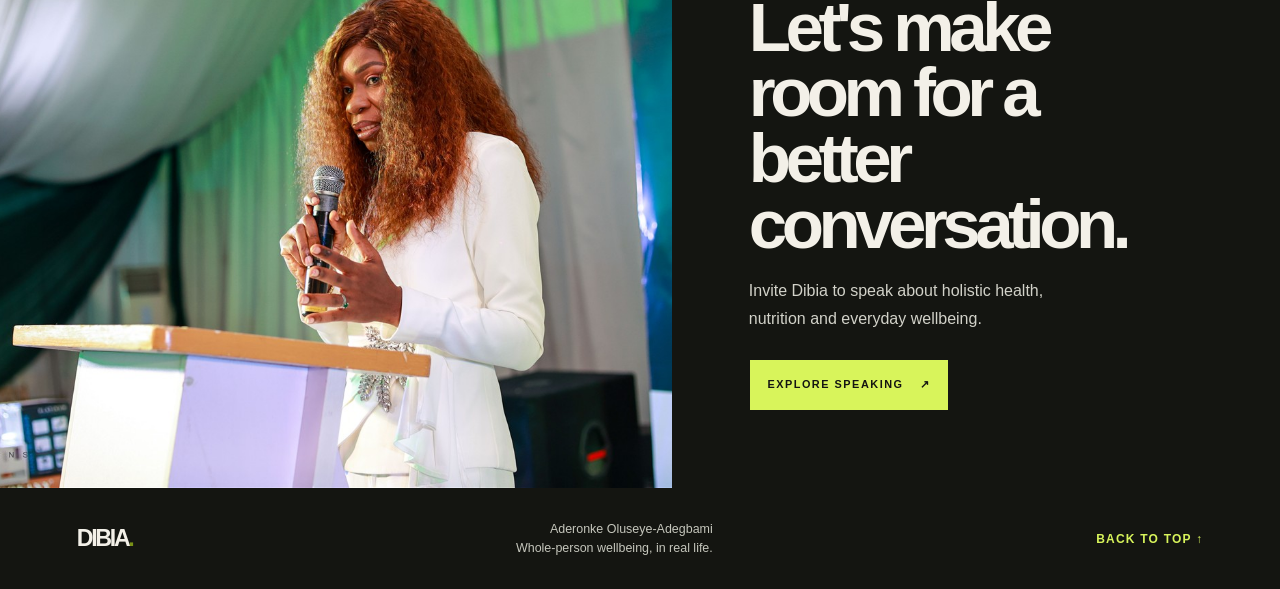
==== commit cfbc60e1: "Redesign Dibia website with bold editorial pages" ====
--- a/index.html
+++ b/index.html
@@ -3,372 +3,103 @@
 <head>
   <meta charset="utf-8">
   <meta name="viewport" content="width=device-width, initial-scale=1">
-  <meta name="description" content="Meet Dibia (Aderonke Oluseye-Adegbami), a holistic health practitioner, author and speaker. Explore her books, wellness work and speaking enquiries.">
-  <meta name="theme-color" content="#252934">
-  <title>Dibia | Holistic Health Practitioner, Author &amp; Speaker</title>
-  <style>
-    :root {
-      color-scheme: light;
-      --ink: #252934;
-      --light: #f8f8f6;
-      --blue: #c6dcf5;
-      --muted: #d0d6df;
-      --gutter: clamp(22px, 6vw, 104px);
-      font-family: "Segoe UI", "Helvetica Neue", Arial, sans-serif;
-    }
-    *, *::before, *::after { box-sizing: border-box; }
-    body, h1, h2, p, figure { margin: 0; }
-    body { background: var(--light); color: var(--ink); }
-    a { color: inherit; text-decoration: none; }
-    a:focus-visible { outline: 2px solid currentColor; outline-offset: 6px; }
-    img { display: block; width: 100%; }
-    .skip { position: absolute; z-index: 3; top: 12px; left: 12px; padding: 12px; background: white; color: var(--ink); transform: translateY(-150%); }
-    .skip:focus { transform: none; }
-    .masthead {
-      color: var(--light);
-      background: radial-gradient(ellipse at 12% 52%, #474e5e, transparent 66%), linear-gradient(110deg, #343947, #20242e 91%);
-    }
-    .nav {
-      display: grid;
-      grid-template-columns: 1fr auto 1fr;
-      align-items: center;
-      gap: 24px;
-      min-height: 86px;
-      margin-inline: var(--gutter);
-      border-bottom: 1px solid #e6edf530;
-    }
-    .nav-group { display: flex; justify-content: center; gap: clamp(20px, 5vw, 90px); }
-    .nav-link, .eyebrow, .text-link, .scroll, .contact-tab, .role {
-      font-size: .72rem;
-      font-weight: 650;
-      letter-spacing: .15em;
-      text-transform: uppercase;
-    }
-    .nav-link { padding-block: 12px; }
-    .nav-link:hover, .scroll:hover { color: var(--blue); }
-    .brand { font-weight: 800; font-size: 2.05rem; letter-spacing: -.085em; line-height: 1; }
-    .brand span { color: var(--blue); }
-    .hero {
-      display: grid;
-      grid-template-columns: minmax(0, 1.05fr) minmax(0, 1fr);
-      align-items: stretch;
-      gap: clamp(32px, 5vw, 92px);
-      padding: clamp(28px, 5vh, 66px) var(--gutter) 0;
-      min-height: clamp(580px, calc(100svh - 86px), 940px);
-      position: relative;
-      isolation: isolate;
-    }
-    .hero-portrait { position: relative; align-self: stretch; min-height: 100%; overflow: hidden; background: #4a4b54; }
-    .hero-portrait img { position: absolute; height: 100%; object-fit: cover; object-position: center 24%; }
-    .hero-portrait::after {
-      content: "";
-      position: absolute;
-      inset: 0;
-      background: linear-gradient(90deg, #35404f22, transparent 28% 78%, #26344822);
-      pointer-events: none;
-    }
-    .cutout .hero-portrait { background: transparent; }
-    .cutout .hero-portrait::after { content: none; }
-    .cutout .hero-portrait img { object-position: center 14%; }
-    .hero-copy { align-self: center; padding-block: 20px 108px; }
-    .eyebrow { color: var(--blue); line-height: 1.55; }
-    h1 {
-      margin: 21px 0 25px;
-      font-size: clamp(2.7rem, 5.7vw, 7rem);
-      line-height: .99;
-      letter-spacing: -.074em;
-      font-weight: 600;
-    }
-    h1 span { display: block; color: var(--blue); }
-    .intro { max-width: 39ch; color: var(--muted); font-size: clamp(1rem, 1.44vw, 1.32rem); line-height: 1.63; }
-    .text-link {
-      display: inline-flex;
-      align-items: center;
-      gap: 24px;
-      min-height: 44px;
-      margin-top: 25px;
-      border-bottom: 1px solid currentColor;
-    }
-    .text-link:hover { color: #8ab5ec; }
-    .arrow { font-size: 1.2rem; line-height: 1; }
-    .contact-tab {
-      position: absolute;
-      z-index: 1;
-      top: 43%;
-      left: 0;
-      writing-mode: vertical-rl;
-      transform: rotate(180deg);
-      padding: 19px 11px;
-      color: #232a35;
-      background: var(--blue);
-    }
-    .contact-tab:hover { background: #edf5ff; }
-    .scroll { position: absolute; right: var(--gutter); bottom: 25px; display: flex; align-items: center; gap: 14px; padding: 10px 0; color: var(--muted); }
-    .story {
-      --story-spacing: clamp(66px, 9vw, 148px);
-      display: grid;
-      background: var(--light);
-      color: var(--ink);
-      grid-template-columns: minmax(0, 1.45fr) minmax(0, 1fr);
-      align-items: center;
-      gap: clamp(32px, 9vw, 148px);
-      padding: var(--story-spacing) var(--gutter);
-    }
-    .story .eyebrow, .role { color: #4f637e; }
-    h2 { font-weight: 600; font-size: clamp(2.5rem, 5vw, 5.4rem); line-height: 1; letter-spacing: -.068em; }
-    .story h2 { margin: 18px 0 24px; max-width: 13ch; }
-    .story-copy > p:not(.eyebrow), .contact-copy { max-width: 52ch; color: #4d5563; font-size: clamp(1rem, 1.28vw, 1.19rem); line-height: 1.74; }
-    .story-photo { align-self: end; margin-bottom: calc(-1 * var(--story-spacing)); }
-    .story-photo img { aspect-ratio: 4 / 5; object-fit: cover; object-position: center top; }
-    .ventures { display: grid; grid-template-columns: 1fr 1fr; gap: 16px; margin: 33px 0 0; padding-top: 19px; border-top: 1px solid #cbd2db; }
-    .venture { margin: 6px 0 0; font-weight: 650; font-size: clamp(1rem, 2vw, 1.45rem); }
-    .work { display: grid; grid-template-columns: minmax(0, .86fr) minmax(0, 1.14fr); grid-template-areas: "heading list" "photo list"; align-items: start; align-content: start; gap: 28px clamp(28px, 7vw, 110px); background: #e7edf4; color: var(--ink); padding: clamp(66px, 8vw, 128px) var(--gutter); }
-    .work .eyebrow, .speaking .eyebrow { color: #4f637e; }
-    .work h2, .speaking h2 { margin: 16px 0 0; }
-    .work-heading { grid-area: heading; }
-    .work-list { grid-area: list; border-bottom: 1px solid #9daabd; }
-    .work-photo { grid-area: photo; width: min(100%, 360px); }
-    .work-photo img { height: auto; }
-    .work-item { display: grid; grid-template-columns: minmax(0, .85fr) minmax(0, 1.15fr); gap: 16px 22px; align-items: baseline; border-top: 1px solid #9daabd; padding-block: 22px; }
-    .work-item h3 { font-size: clamp(1.32rem, 2.1vw, 1.85rem); font-weight: 620; letter-spacing: -.04em; margin: 0; }
-    .work-item p, .speaking-copy > p:not(.eyebrow) { max-width: 46ch; color: #4d5563; font-size: clamp(1rem, 1.28vw, 1.19rem); line-height: 1.68; }
-    .books { background: #f7f6f2; color: var(--ink); padding: clamp(64px, 8vw, 124px) var(--gutter); }
-    .books .eyebrow { color: #4f637e; }
-    .books h2 { margin: 16px 0 0; }
-    .book-grid { display: grid; grid-template-columns: minmax(0, 1.1fr) minmax(0, .9fr); gap: clamp(26px, 6vw, 96px); margin-top: clamp(30px, 4vw, 62px); }
-    .book-feature { display: flex; flex-direction: column; background: #f0ded5; padding: clamp(24px, 3.1vw, 48px); }
-    .book-feature .book-art { display: grid; place-items: center; flex: 1; padding-bottom: clamp(25px, 3vw, 44px); }
-    .book-cover { --page-depth: 5px; display: block; position: relative; width: fit-content; max-width: calc(100% - var(--page-depth)); margin-inline: auto; isolation: isolate; }
-    .book-cover::before, .book-cover::after { content: ""; position: absolute; z-index: -1; }
-    .book-cover::before { inset: 2px calc(-1 * var(--page-depth)) 1px 65%; background: repeating-linear-gradient(90deg, #d3cbbd 0 1px, #f2efe6 1px 2px); border: 1px solid #2529342b; border-radius: 0 2px 2px 0; }
-    .book-cover::after { inset: 3px calc(-1 * var(--page-depth)) 0 0; box-shadow: 0 8px 17px #25293432; }
-    .book-cover img { width: auto; height: auto; max-width: 100%; max-height: 145px; border-radius: 1px; }
-    .book-feature .book-cover { --page-depth: 9px; }
-    .book-feature .book-cover img { max-width: 340px; max-height: clamp(216px, 30vw, 360px); width: 100%; }
-    .book-feature .book-cover { width: min(100% - var(--page-depth), 340px); }
-    .book-feature .book-copy { border-top: 1px solid #25293436; padding-top: 17px; }
-    .book-list { display: grid; grid-template-rows: repeat(3, auto); border-bottom: 1px solid #25293432; }
-    .book-list .book { display: grid; grid-template-columns: clamp(84px, 9vw, 126px) minmax(0, 1fr); gap: clamp(17px, 3vw, 46px); align-items: center; padding-block: 15px; border-top: 1px solid #25293432; }
-    .book h3 { margin: 0 0 7px; font-size: clamp(1.17rem, 2.15vw, 2rem); line-height: 1.07; letter-spacing: -.046em; }
-    .book-feature h3 { font-size: clamp(1.7rem, 3.5vw, 3.3rem); }
-    .book p { color: #4d5563; line-height: 1.55; }
-    .books + .speaking { border-top: 1px solid #d6dde5; }
-    .speaking { display: grid; grid-template-columns: minmax(0, 1.23fr) minmax(0, 1fr); align-items: center; gap: clamp(32px, 7vw, 112px); padding: clamp(66px, 8vw, 128px) var(--gutter); background: var(--light); color: var(--ink); }
-    .speaking-photo img { aspect-ratio: 4 / 3; object-fit: cover; object-position: 62% center; }
-    .speaking-copy > p:not(.eyebrow) { margin-top: 20px; }
-    .speaking .text-link:hover { color: #315787; }
-    .contact { background: #252934; padding: clamp(54px, 7vw, 105px) var(--gutter); }
-    .contact-inner { display: grid; grid-template-columns: minmax(0, 1.15fr) minmax(0, .85fr); align-items: center; gap: clamp(28px, 7vw, 110px); max-width: 1440px; margin: auto; }
-    .contact h2 { margin: 16px 0; }
-    .contact-copy { color: var(--muted); }
-    .contact-links { border-bottom: 1px solid #eef2fa40; }
-    .contact-links .text-link { display: flex; justify-content: space-between; min-height: 60px; margin: 0; padding-block: 14px; border: 0; border-top: 1px solid #eef2fa40; line-height: 1.5; }
-    .contact-links .arrow { color: var(--blue); }
-    .footer { background: #252934; color: #f8f8f6; border-top: 1px solid #eef2fa29; padding: 24px var(--gutter); display: flex; align-items: center; justify-content: space-between; gap: 15px; }
-    .footer .brand { font-size: 1.65rem; }
-    .footer small { color: var(--muted); }
-    @media (max-width: 760px) {
-      .nav { min-height: 78px; gap: 10px; }
-      .nav-group { gap: 15px; }
-      .nav-link { font-size: .65rem; letter-spacing: .09em; }
-      .brand { font-size: 1.8rem; }
-      .hero { grid-template-columns: minmax(0, 1fr); gap: 0; min-height: auto; padding-top: 24px; }
-      .hero-portrait { min-height: 0; aspect-ratio: 1 / 1; max-height: 560px; }
-      .hero-portrait img { object-position: center 19%; }
-      .cutout .hero-portrait img { object-position: center 4%; }
-      .hero-copy { padding: 29px 0 75px; }
-      h1 { font-size: clamp(2.65rem, 10vw, 4.8rem); margin-block: 13px 15px; }
-      .text-link { margin-top: 16px; }
-      .contact-tab { display: none; }
-      .scroll { bottom: 12px; }
-      .story { grid-template-columns: minmax(0, 1fr); }
-      .story-photo { width: min(100%, 475px); justify-self: center; }
-      .work, .speaking { grid-template-columns: minmax(0, 1fr); }
-      .work { grid-template-areas: "heading" "list" "photo"; }
-      .contact-inner { grid-template-columns: minmax(0, 1fr); }
-      .book-grid { grid-template-columns: minmax(0, 1fr); }
-    }
-    @media (max-width: 450px) {
-      .nav { grid-template-columns: 1fr 1fr; gap: 0 12px; }
-      .nav > .brand { grid-column: 1 / -1; grid-row: 1; justify-self: center; margin-top: 17px; }
-      .nav-group { gap: clamp(8px, 2.8vw, 14px); }
-      .nav-link { font-size: .61rem; }
-      .work-item { grid-template-columns: minmax(0, 1fr); gap: 8px; }
-    }
-    @media (hover: hover) and (pointer: fine) and (prefers-reduced-motion: no-preference) {
-      .book-cover { transition: transform 260ms cubic-bezier(.22, 1, .36, 1); }
-      .book:hover .book-cover { transform: translateY(-5px) rotate(-1deg); }
-      .text-link .arrow, .scroll .arrow { transition: transform 240ms cubic-bezier(.22, 1, .36, 1); }
-      .text-link:hover .arrow, .text-link:focus-visible .arrow { transform: translate(3px, -2px); }
-      .scroll:hover .arrow, .scroll:focus-visible .arrow { transform: translateY(4px); }
-    }
-  </style>
+  <meta name="description" content="Meet Dibia: holistic health practitioner, author and speaker bringing everyday wellbeing to life.">
+  <meta name="theme-color" content="#d8f45b">
+  <meta property="og:title" content="Dibia — Live well. Loudly.">
+  <meta property="og:description" content="Holistic health, books and conversations for a fuller everyday life.">
+  <meta property="og:type" content="website">
+  <title>Dibia — Live well. Loudly.</title>
+  <link rel="stylesheet" href="styles.css">
 </head>
-<body class="cutout">
-  <a class="skip" href="#main">Skip to content</a>
-  <div class="masthead" id="top">
-    <header>
-      <nav class="nav" aria-label="Main navigation">
-        <div class="nav-group"><a class="nav-link" href="#story">About</a><a class="nav-link" href="#work">Work</a><a class="nav-link" href="#books">Books</a></div>
-        <a class="brand" href="#top" aria-label="Dibia home">DIBIA<span>.</span></a>
-        <div class="nav-group"><a class="nav-link" href="#speaking">Speaking</a><a class="nav-link" href="#contact">Contact</a></div>
+<body>
+  <a class="skip-link" href="#main">Skip to content</a>
+  <header class="site-header">
+    <div class="header-inner">
+      <a class="brand" href="index.html" aria-label="Dibia home">DIBIA<span class="brand-mark">.</span></a>
+      <nav class="site-nav" aria-label="Main navigation">
+        <button class="menu-toggle" type="button" aria-label="Toggle navigation" aria-expanded="false" aria-controls="primary-links"><span></span><span></span></button>
+        <div class="nav-links" id="primary-links">
+          <a class="nav-link" href="about.html">About</a>
+          <a class="nav-link" href="books.html">Books</a>
+          <a class="nav-link" href="speaking.html">Speaking</a>
+        </div>
       </nav>
-    </header>
-    <main id="main">
-      <section class="hero" aria-labelledby="hero-title">
-        <figure class="hero-portrait">
-          <img src="assets/dibia-blue-dress.png" alt="Dibia seated in a light blue dress" fetchpriority="high">
-        </figure>
-        <div class="hero-copy">
-          <p class="eyebrow">Aderonke Oluseye-Adegbami</p>
-          <h1 id="hero-title">Holistic health practitioner<span>Author &amp; speaker</span></h1>
-          <p class="intro">Known as Dibia, she brings holistic health into everyday life through her practice, writing and speaking.</p>
-          <a class="text-link" href="#story">Explore her story <span class="arrow" aria-hidden="true">↗</span></a>
+      <a class="header-cta button utility" href="speaking.html#contact">Let&apos;s talk <span aria-hidden="true">↗</span></a>
+    </div>
+  </header>
+
+  <main id="main">
+    <section class="home-hero" aria-labelledby="hero-title">
+      <div class="hero-copy">
+        <p class="eyebrow">Aderonke Oluseye-Adegbami · known as Dibia</p>
+        <h1 class="hero-title" id="hero-title">Live well.<em>Loudly.</em></h1>
+        <p class="hero-intro">A bold, whole-person approach to wellbeing — through everyday choices, honest conversations and a little more intention.</p>
+        <div class="hero-actions">
+          <a class="button utility" href="about.html">Meet Dibia <span aria-hidden="true">↗</span></a>
+          <a class="text-link" href="books.html">Explore the books <span class="arrow" aria-hidden="true">↗</span></a>
         </div>
-        <a class="contact-tab" href="#contact">Get in touch</a>
-        <a class="scroll" href="#story">Scroll to explore <span class="arrow" aria-hidden="true">↓</span></a>
-      </section>
-      <section class="story" id="story" aria-labelledby="story-title">
-        <div class="story-copy">
-          <p class="eyebrow">Meet Dibia</p>
-          <h2 id="story-title">Wellbeing in everyday life</h2>
-          <p>Aderonke Oluseye-Adegbami, known as Dibia, is a holistic health practitioner, author and speaker. Her work connects whole-person wellbeing with the choices we make every day, from how we eat to the habits that shape how we care for ourselves.</p>
-          <dl class="ventures">
-            <div><dt class="role">Founder</dt><dd class="venture">FD Naturales</dd></div>
-            <div><dt class="role">Cofounder</dt><dd class="venture">ISIM&amp;MISI</dd></div>
-          </dl>
+      </div>
+      <figure class="hero-art">
+        <span class="image-caption">Wellbeing, without the whisper</span>
+        <img src="assets/dibia-blue-dress.png" alt="Dibia seated in a light blue dress" fetchpriority="high">
+        <span class="hero-stamp" aria-hidden="true">Care for<br>the whole<br>you</span>
+      </figure>
+    </section>
+
+    <div class="ticker" aria-label="Holistic health, books, everyday wellbeing and speaking">
+      <div class="ticker-track" aria-hidden="true">
+        <div class="ticker-group"><span class="ticker-item">Holistic health</span><span class="ticker-item">Books &amp; writing</span><span class="ticker-item">Everyday wellbeing</span><span class="ticker-item">Speaking</span></div>
+        <div class="ticker-group"><span class="ticker-item">Holistic health</span><span class="ticker-item">Books &amp; writing</span><span class="ticker-item">Everyday wellbeing</span><span class="ticker-item">Speaking</span></div>
+      </div>
+    </div>
+
+    <section class="section" aria-labelledby="practice-title">
+      <div class="section-heading" data-reveal>
+        <div><p class="eyebrow">The everyday practice</p><h2 id="practice-title">Wellbeing that meets you where you are.</h2></div>
+        <p class="section-intro">No grand gestures required. Dibia connects whole-person wellbeing with the small choices and habits that shape daily life.</p>
+      </div>
+      <div class="feature-grid">
+        <figure class="feature-image" data-reveal><img src="assets/dibia-fitness.jpg" alt="Dibia smiling beside an exercise ball" loading="lazy"></figure>
+        <div class="feature-copy" data-reveal>
+          <p class="eyebrow">A grounded point of view</p>
+          <h2 id="practice-feature-title">Health is a way of showing up.</h2>
+          <p>From nutrition to the habits that carry us through the day, Dibia&apos;s work makes space for a more considered relationship with wellbeing.</p>
+          <a class="text-link" href="about.html">Get to know her work <span class="arrow" aria-hidden="true">↗</span></a>
+          <div class="feature-note"><strong>Practice. Perspective. Possibility.</strong><span>One day at a time.</span></div>
         </div>
-        <figure class="story-photo">
-          <img src="assets/dibia-smiling.png" alt="Aderonke Oluseye-Adegbami smiling in a pale blue dress" loading="lazy">
-        </figure>
-      </section>
-      <section class="work" id="work" aria-labelledby="work-title">
-        <div class="work-heading">
-          <p class="eyebrow">Her work</p>
-          <h2 id="work-title">Practice, books and ventures</h2>
-        </div>
-        <div class="work-list">
-          <article class="work-item">
-            <h3>Holistic health practice</h3>
-            <p>Dibia’s approach to wellbeing includes nutrition and the habits that shape daily life.</p>
-          </article>
-          <article class="work-item">
-            <h3>Books &amp; writing</h3>
-            <p><a href="#books"><u>Explore her books</u></a> on juicing, pregnancy and herbal remedies.</p>
-          </article>
-          <article class="work-item">
-            <h3>Business ventures</h3>
-            <p>Dibia is the founder of FD Naturales and cofounder of ISIM&amp;MISI.</p>
-          </article>
-        </div>
-        <figure class="work-photo">
-          <img src="assets/dibia-fitness.jpg" alt="Dibia smiling beside a blue exercise ball in workout clothes" width="900" height="720" loading="lazy">
-        </figure>
-      </section>
-      <section class="books" id="books" aria-labelledby="books-title">
-        <p class="eyebrow">Books &amp; writing</p>
-        <h2 id="books-title">Books by Dibia</h2>
-        <div class="book-grid">
-          <article class="book book-feature">
-            <figure class="book-art"><span class="book-cover"><img src="assets/book-juicy.jpg" alt="The Juicy Life front cover with red and black type and a fruit and juice illustration" loading="lazy"></span></figure>
-            <div class="book-copy">
-              <h3>The Juicy Life</h3>
-              <p>A collection of more than 100 juice blends.</p>
-            </div>
-          </article>
-          <div class="book-list">
-            <article class="book">
-              <figure class="book-art"><span class="book-cover"><img src="assets/book-pregnancy.jpg" alt="Holistic Pregnancy Journey front cover with a food collage and cream, sand and green colour blocks" loading="lazy"></span></figure>
-              <div class="book-copy">
-                <h3>Holistic Pregnancy Journey</h3>
-                <p>Demystifying Pregnancy Myths.</p>
-              </div>
-            </article>
-            <article class="book">
-              <figure class="book-art"><span class="book-cover"><img src="assets/book-herbal.jpg" alt="My Book of Herbal Remedies front cover framed with herbs, vegetables and spices" loading="lazy"></span></figure>
-              <div class="book-copy">
-                <h3>My Book of Herbal Remedies</h3>
-                <p>A collection of herbal remedies.</p>
-              </div>
-            </article>
-            <article class="book">
-              <figure class="book-art"><span class="book-cover"><img src="assets/book-detox.jpg" alt="Heavy Metal Detox black front cover with the word Detox formed from fruit and vegetables" loading="lazy"></span></figure>
-              <div class="book-copy"><h3>Heavy Metal Detox</h3></div>
-            </article>
-          </div>
-        </div>
-      </section>
-      <section class="speaking" id="speaking" aria-labelledby="speaking-title">
-        <figure class="speaking-photo">
-          <img src="assets/dibia-speaking.jpg" alt="Dibia speaking into a microphone at a lectern" loading="lazy">
-        </figure>
-        <div class="speaking-copy">
-          <p class="eyebrow">Speaking</p>
-          <h2 id="speaking-title">Invite Dibia to speak</h2>
-          <p>Dibia speaks about holistic health, nutrition and everyday wellbeing. If you’re planning an event, tell her about your audience and what you’d like them to take away.</p>
-          <a class="text-link" href="mailto:?subject=Speaking%20invitation%20for%20Dibia&amp;body=Event%20name%3A%0D%0ADate%20and%20location%3A%0D%0AAudience%3A%0D%0ATopic%20or%20goal%3A%0D%0AYour%20name%20and%20organisation%3A">Draft a speaking invitation <span class="arrow" aria-hidden="true">↗</span></a>
-        </div>
-      </section>
-      <section class="contact" id="contact" aria-labelledby="contact-title">
-        <div class="contact-inner">
-          <div>
-            <p class="eyebrow">Contact</p>
-            <h2 id="contact-title">Get in touch</h2>
-            <p class="contact-copy">Planning an event, working on an interview or exploring a collaboration? Tell Dibia a little about what you have in mind.</p>
-          </div>
-          <div class="contact-links">
-            <a class="text-link" href="#speaking">Invite Dibia to speak <span class="arrow" aria-hidden="true">↑</span></a>
-            <a class="text-link" href="mailto:?subject=Media%20or%20collaboration%20enquiry%20for%20Dibia&amp;body=Your%20name%20and%20organisation%3A%0D%0AWhat%20you%20have%20in%20mind%3A%0D%0ATimeline%3A">Draft a media or collaboration enquiry <span class="arrow" aria-hidden="true">↗</span></a>
-          </div>
-        </div>
-      </section>
-    </main>
-  </div>
-  <footer class="footer">
-    <a class="brand" href="#top" aria-label="Dibia, back to top">DIBIA<span>.</span></a>
-    <small>Aderonke Oluseye-Adegbami</small>
+      </div>
+    </section>
+
+    <section class="section book-preview" aria-labelledby="books-title">
+      <div class="section-heading" data-reveal>
+        <div><p class="eyebrow">Books &amp; writing</p><h2 id="books-title">Good things to put on your shelf.</h2></div>
+        <p class="section-intro">Explore Dibia&apos;s writing on juice blends, pregnancy and herbal remedies.</p>
+      </div>
+      <div class="book-cards">
+        <a class="book-card" href="books.html#juicy-life" data-reveal><figure><img src="assets/book-juicy.jpg" alt="The Juicy Life book cover" loading="lazy"></figure><h3>The Juicy Life</h3><p>More than 100 juice blends.</p></a>
+        <a class="book-card" href="books.html#pregnancy" data-reveal><figure><img src="assets/book-pregnancy.jpg" alt="Holistic Pregnancy Journey book cover" loading="lazy"></figure><h3>Holistic Pregnancy Journey</h3><p>Demystifying pregnancy myths.</p></a>
+        <a class="book-card" href="books.html#herbal-remedies" data-reveal><figure><img src="assets/book-herbal.jpg" alt="My Book of Herbal Remedies cover" loading="lazy"></figure><h3>My Book of Herbal Remedies</h3><p>A collection of herbal remedies.</p></a>
+        <a class="book-card" href="books.html#detox" data-reveal><figure><img src="assets/book-detox.jpg" alt="Heavy Metal Detox book cover" loading="lazy"></figure><h3>Heavy Metal Detox</h3><p>A guide to detox.</p></a>
+      </div>
+      <a class="text-link book-preview-link" href="books.html">See the full collection <span class="arrow" aria-hidden="true">↗</span></a>
+    </section>
+
+    <section class="speaking-band" aria-labelledby="speaking-title">
+      <figure class="speaking-band-image"><img src="assets/dibia-speaking.jpg" alt="Dibia speaking into a microphone at a lectern" loading="lazy"></figure>
+      <div class="speaking-band-copy" data-reveal>
+        <p class="eyebrow">On stage &amp; in conversation</p>
+        <h2 id="speaking-title">Let&apos;s make room for a better conversation.</h2>
+        <p>Invite Dibia to speak about holistic health, nutrition and everyday wellbeing.</p>
+        <a class="button button-light utility" href="speaking.html">Explore speaking <span aria-hidden="true">↗</span></a>
+      </div>
+    </section>
+  </main>
+
+  <footer class="site-footer">
+    <a class="brand footer-brand" href="index.html" aria-label="Dibia, back to home">DIBIA<span class="brand-mark">.</span></a>
+    <p class="footer-note">Aderonke Oluseye-Adegbami<br>Whole-person wellbeing, in real life.</p>
+    <a class="footer-top" href="#main">Back to top ↑</a>
   </footer>
-  <script>
-    (() => {
-      const preference = window.matchMedia('(prefers-reduced-motion: reduce)');
-      if (preference.matches || !Element.prototype.animate) return;
-
-      const easing = 'cubic-bezier(.22, 1, .36, 1)';
-      const active = new Set();
-      const play = (element, frames, duration, delay = 0) => {
-        if (preference.matches) return;
-        const animation = element.animate(frames, { duration, delay, easing, fill: 'backwards' });
-        active.add(animation);
-        const release = () => active.delete(animation);
-        animation.addEventListener('finish', release, { once: true });
-        animation.addEventListener('cancel', release, { once: true });
-      };
-      preference.addEventListener('change', () => {
-        if (preference.matches) active.forEach(animation => animation.cancel());
-      });
-
-      const rise = (distance, opacity) => [
-        { opacity, transform: `translateY(${distance}px)` },
-        { opacity: 1, transform: 'translateY(0)' }
-      ];
-
-      if (!location.hash || ['#top', '#main'].includes(location.hash)) {
-        play(document.querySelector('.hero-portrait img'), [{ opacity: .48, transform: 'scale(1.028)' }, { opacity: 1, transform: 'scale(1)' }], 820);
-        const heroElements = document.querySelectorAll('.hero-copy > *');
-        heroElements.forEach((element, index) => play(element, rise(16, .6), 620, 80 + index * 65));
-      }
-
-      if (!('IntersectionObserver' in window)) return;
-      const observer = new IntersectionObserver(entries => {
-        entries.forEach(entry => {
-          if (!entry.isIntersecting) return;
-          observer.unobserve(entry.target);
-          play(entry.target, rise(16, .78), 570);
-        });
-      }, { threshold: .12 });
-      const sections = document.querySelectorAll('.story-copy, .story-photo, .work-heading, .work-list, .work-photo, .books h2, .book-feature, .book-list .book, .speaking-photo, .speaking-copy, .contact-inner');
-      sections.forEach(element => observer.observe(element));
-    })();
-  </script>
+  <script src="script.js" defer></script>
 </body>
 </html>
--- a/styles.css
+++ b/styles.css
@@ -0,0 +1,222 @@
+:root {
+  color-scheme: light;
+  --paper: #f3f0e8;
+  --ink: #141511;
+  --lime: #d8f45b;
+  --quiet: #6b6d64;
+  --line: rgba(20, 21, 17, .2);
+  --gutter: clamp(1.25rem, 6vw, 6.5rem);
+  --serif: Georgia, "Times New Roman", serif;
+  --sans: Arial, Helvetica, sans-serif;
+  font-family: var(--sans);
+  background: var(--paper);
+  color: var(--ink);
+  scroll-behavior: smooth;
+}
+
+*, *::before, *::after { box-sizing: border-box; }
+body, h1, h2, h3, p, figure, dl, dd { margin: 0; }
+body { min-width: 320px; background: var(--paper); color: var(--ink); }
+body, button, a { font-family: var(--sans); }
+a { color: inherit; text-decoration: none; }
+img { display: block; max-width: 100%; }
+button { color: inherit; }
+::selection { background: var(--lime); color: var(--ink); }
+:focus-visible { outline: 3px solid currentColor; outline-offset: 4px; }
+.skip-link { position: fixed; z-index: 20; top: .75rem; left: .75rem; padding: .8rem 1rem; background: var(--lime); color: var(--ink); transform: translateY(-150%); }
+.skip-link:focus { transform: translateY(0); }
+
+.site-header { position: relative; z-index: 10; background: var(--paper); }
+.header-inner { min-height: 88px; display: flex; align-items: center; justify-content: space-between; gap: 2rem; padding: 0 var(--gutter); border-bottom: 1px solid var(--line); }
+.brand { display: inline-flex; align-items: baseline; flex: 0 0 auto; font-size: 1.8rem; font-weight: 900; letter-spacing: -.1em; line-height: 1; }
+.brand-mark { color: #789016; }
+.nav-links { display: flex; align-items: center; gap: clamp(1.2rem, 3vw, 3.3rem); }
+.nav-link, .eyebrow, .button, .utility, .image-caption, .meta-label { font-size: .68rem; font-weight: 700; letter-spacing: .14em; line-height: 1.4; text-transform: uppercase; }
+.nav-link { position: relative; padding: .7rem 0; }
+.nav-link::after { position: absolute; right: 0; bottom: .35rem; left: 0; height: 2px; background: currentColor; content: ""; transform: scaleX(0); transform-origin: right; transition: transform 220ms cubic-bezier(.2, .8, .2, 1); }
+.nav-link:hover::after, .nav-link[aria-current="page"]::after { transform: scaleX(1); transform-origin: left; }
+.header-cta { display: inline-flex; align-items: center; justify-content: center; min-height: 44px; padding: 0 1rem; border: 1px solid var(--ink); background: var(--ink); color: var(--paper); transition: background 180ms ease, color 180ms ease, transform 180ms ease; }
+.header-cta:hover { transform: translateY(-2px); background: var(--lime); color: var(--ink); }
+.menu-toggle { display: none; align-items: center; justify-content: center; min-width: 48px; min-height: 44px; padding: .5rem; border: 1px solid var(--ink); background: transparent; cursor: pointer; }
+.menu-toggle span { display: block; width: 20px; height: 2px; background: currentColor; transition: transform 180ms ease; }
+.menu-toggle span + span { margin-top: 5px; }
+.menu-toggle[aria-expanded="true"] span:first-child { transform: translateY(3.5px) rotate(45deg); }
+.menu-toggle[aria-expanded="true"] span:last-child { transform: translateY(-3.5px) rotate(-45deg); }
+
+.home-hero { display: grid; min-height: min(780px, calc(100svh - 88px)); grid-template-columns: minmax(0, 1.04fr) minmax(320px, .96fr); padding: 0 var(--gutter); }
+.hero-copy { display: flex; flex-direction: column; justify-content: center; align-items: flex-start; padding: clamp(3rem, 7vw, 7rem) clamp(2rem, 6vw, 6rem) clamp(3rem, 7vw, 7rem) 0; }
+.eyebrow { display: flex; align-items: center; gap: .75rem; color: #596617; }
+.eyebrow::before { display: inline-block; width: 24px; height: 2px; background: currentColor; content: ""; }
+h1, h2, h3 { text-wrap: balance; }
+.hero-title { max-width: 9ch; margin: 1.5rem 0; font-size: clamp(4rem, 8.6vw, 8.7rem); font-weight: 700; letter-spacing: -.095em; line-height: .86; }
+.hero-title em { display: block; color: #657817; font-family: var(--serif); font-weight: 400; letter-spacing: -.09em; }
+.hero-intro { max-width: 38rem; color: #44463d; font-size: clamp(1.05rem, 1.5vw, 1.3rem); line-height: 1.65; }
+.hero-actions { display: flex; flex-wrap: wrap; align-items: center; gap: 1rem 1.75rem; margin-top: 2rem; }
+.button { display: inline-flex; min-height: 52px; align-items: center; justify-content: center; gap: 1rem; padding: .75rem 1.1rem; border: 1px solid var(--ink); background: var(--ink); color: var(--paper); transition: transform 200ms ease, background 200ms ease, color 200ms ease; }
+.button:hover { transform: translateY(-3px); background: var(--lime); color: var(--ink); }
+.button-light { background: var(--lime); color: var(--ink); }
+.button-light:hover { background: var(--paper); }
+.text-link { display: inline-flex; align-items: center; gap: .8rem; padding: .4rem 0; border-bottom: 1px solid currentColor; font-size: .83rem; font-weight: 700; }
+.text-link .arrow { font-size: 1.15rem; transition: transform 180ms ease; }
+.text-link:hover .arrow { transform: translate(3px, -2px); }
+.hero-art { position: relative; display: grid; min-height: 570px; place-items: end center; overflow: hidden; background: var(--lime); }
+.hero-art::before { position: absolute; top: 8%; right: -11%; width: 52%; aspect-ratio: 1; border: 1px solid rgba(20, 21, 17, .23); border-radius: 50%; content: ""; }
+.hero-art::after { position: absolute; top: 14%; right: -2%; width: 34%; aspect-ratio: 1; border: 1px solid rgba(20, 21, 17, .23); border-radius: 50%; content: ""; }
+.hero-art img { position: relative; z-index: 1; width: 100%; height: 94%; object-fit: contain; object-position: center bottom; }
+.hero-stamp { position: absolute; z-index: 2; right: 1.2rem; bottom: 1.2rem; display: grid; width: clamp(88px, 10vw, 142px); aspect-ratio: 1; place-items: center; border: 1px solid var(--ink); border-radius: 50%; background: var(--paper); font-family: var(--serif); font-size: clamp(.9rem, 1.5vw, 1.25rem); line-height: 1.05; text-align: center; transform: rotate(10deg); }
+.image-caption { position: absolute; z-index: 2; top: 1rem; left: 1rem; color: var(--ink); }
+
+.ticker { overflow: hidden; padding: 1rem 0; background: var(--ink); color: var(--paper); }
+.ticker-track { display: flex; width: max-content; animation: ticker-slide 28s linear infinite; }
+.ticker-group { display: flex; align-items: center; flex: 0 0 auto; gap: 2rem; padding-right: 2rem; }
+.ticker-item { display: inline-flex; align-items: center; gap: 2rem; font-family: var(--serif); font-size: clamp(1rem, 2vw, 1.35rem); font-style: italic; white-space: nowrap; }
+.ticker-item::after { width: .48rem; height: .48rem; border: 1px solid var(--lime); border-radius: 50%; content: ""; }
+@keyframes ticker-slide { to { transform: translateX(-50%); } }
+
+.section { padding: clamp(4.5rem, 9vw, 9rem) var(--gutter); }
+.section-heading { display: flex; align-items: end; justify-content: space-between; gap: 2rem; margin-bottom: clamp(2rem, 5vw, 4rem); }
+.section-heading h2, .feature-copy h2, .page-title { margin-top: 1rem; font-size: clamp(2.8rem, 6.4vw, 6.7rem); font-weight: 650; letter-spacing: -.085em; line-height: .94; }
+.section-heading h2 { max-width: 10ch; }
+.section-intro { max-width: 34ch; color: #4b4d43; font-size: 1.05rem; line-height: 1.7; }
+.feature-grid { display: grid; grid-template-columns: minmax(260px, .9fr) minmax(0, 1.1fr); gap: clamp(2rem, 8vw, 8rem); align-items: center; }
+.feature-image { position: relative; min-height: 450px; background: #dfe7d2; }
+.feature-image img { position: absolute; inset: 0; width: 100%; height: 100%; object-fit: cover; object-position: center 35%; }
+.feature-copy h2 { max-width: 9ch; margin: 1rem 0 1.4rem; }
+.feature-copy > p:not(.eyebrow) { max-width: 48ch; color: #4b4d43; font-size: 1.05rem; line-height: 1.75; }
+.feature-copy .text-link { margin-top: 1.5rem; }
+.feature-note { display: flex; align-items: baseline; gap: 1rem; margin-top: 2.25rem; padding-top: 1.2rem; border-top: 1px solid var(--line); }
+.feature-note strong { font-family: var(--serif); font-size: 1.4rem; font-weight: 400; }
+.feature-note span { color: var(--quiet); font-size: .85rem; }
+
+.book-preview { background: var(--lime); }
+.book-preview .eyebrow { color: #303a0d; }
+.book-preview .section-intro { color: #303128; }
+.book-preview .section-heading { align-items: end; }
+.book-cards { display: grid; grid-template-columns: repeat(4, minmax(0, 1fr)); gap: 1rem; }
+.book-card { display: flex; flex-direction: column; min-height: 320px; padding: clamp(1rem, 2vw, 1.6rem); border: 1px solid rgba(20, 21, 17, .4); background: rgba(243, 240, 232, .55); transition: transform 220ms cubic-bezier(.2, .8, .2, 1), background 220ms ease; }
+.book-card:hover { transform: translateY(-7px); background: var(--paper); }
+.book-card figure { display: grid; min-height: 200px; flex: 1; place-items: center; padding-bottom: 1.2rem; }
+.book-card img { width: auto; max-width: 100%; height: auto; max-height: 205px; box-shadow: 8px 9px 18px rgba(20, 21, 17, .2); }
+.book-card h3 { font-family: var(--serif); font-size: clamp(1.2rem, 1.8vw, 1.7rem); font-weight: 400; line-height: 1.12; }
+.book-card p { margin-top: .55rem; color: #4b4d43; font-size: .86rem; line-height: 1.5; }
+.book-preview-link { margin-top: 2rem; }
+
+.speaking-band { display: grid; grid-template-columns: 1.05fr .95fr; min-height: 470px; background: var(--ink); color: var(--paper); }
+.speaking-band-image { min-height: 400px; overflow: hidden; }
+.speaking-band-image img { width: 100%; height: 100%; object-fit: cover; object-position: 60% center; }
+.speaking-band-copy { display: flex; flex-direction: column; justify-content: center; align-items: flex-start; padding: clamp(2rem, 6vw, 6rem); }
+.speaking-band-copy .eyebrow { color: var(--lime); }
+.speaking-band-copy h2 { max-width: 9ch; margin: 1rem 0 1.25rem; font-size: clamp(2.6rem, 5.4vw, 5.4rem); letter-spacing: -.08em; line-height: .95; }
+.speaking-band-copy > p:not(.eyebrow) { max-width: 38ch; color: #d2d2c9; font-size: 1rem; line-height: 1.7; }
+.speaking-band-copy .button { margin-top: 1.7rem; }
+
+.page-hero { display: grid; grid-template-columns: minmax(0, 1.1fr) minmax(300px, .9fr); min-height: 550px; background: var(--ink); color: var(--paper); }
+.page-hero-copy { display: flex; flex-direction: column; align-items: flex-start; justify-content: center; padding: clamp(4rem, 8vw, 8rem) var(--gutter); }
+.page-hero .eyebrow { color: var(--lime); }
+.page-title { max-width: 9ch; margin: 1.25rem 0; font-size: clamp(3.8rem, 8vw, 8rem); }
+.page-hero-copy > p:not(.eyebrow) { max-width: 42ch; color: #d2d2c9; font-size: clamp(1rem, 1.5vw, 1.25rem); line-height: 1.7; }
+.page-hero-image { position: relative; min-height: 430px; overflow: hidden; background: var(--lime); }
+.page-hero-image img { position: absolute; inset: 0; width: 100%; height: 100%; object-fit: cover; }
+.page-hero-image img.cutout-image { object-fit: contain; object-position: center bottom; }
+.page-hero-image .image-caption { top: auto; bottom: 1rem; left: 1rem; padding: .45rem .6rem; background: var(--paper); color: var(--ink); }
+
+.story-layout { display: grid; grid-template-columns: minmax(0, .85fr) minmax(0, 1.15fr); gap: clamp(2rem, 8vw, 8rem); align-items: start; }
+.story-layout h2 { max-width: 10ch; margin: 1rem 0; font-size: clamp(2.7rem, 5vw, 5.5rem); letter-spacing: -.08em; line-height: .96; }
+.story-prose { max-width: 62ch; color: #42443c; font-size: clamp(1rem, 1.4vw, 1.13rem); line-height: 1.85; }
+.story-prose p + p { margin-top: 1.25rem; }
+.venture-list { display: grid; grid-template-columns: 1fr 1fr; margin-top: 2rem; border-top: 1px solid var(--line); }
+.venture-list div { padding: 1.2rem 1rem 0 0; }
+.venture-list dt { color: #596617; font-size: .67rem; font-weight: 700; letter-spacing: .14em; text-transform: uppercase; }
+.venture-list dd { margin-top: .45rem; font-family: var(--serif); font-size: 1.35rem; }
+
+.books-collection { background: var(--lime); }
+.books-grid { display: grid; grid-template-columns: repeat(2, minmax(0, 1fr)); gap: 1rem; }
+.book-detail { display: grid; grid-template-columns: minmax(120px, .7fr) minmax(0, 1.3fr); gap: clamp(1rem, 3vw, 2.5rem); align-items: center; min-height: 320px; padding: clamp(1.2rem, 3vw, 2.5rem); border: 1px solid rgba(20, 21, 17, .4); background: rgba(243, 240, 232, .55); }
+.book-detail figure { display: grid; min-height: 190px; place-items: center; }
+.book-detail img { width: auto; max-width: 100%; max-height: 220px; box-shadow: 8px 10px 20px rgba(20, 21, 17, .2); }
+.book-detail h2 { font-family: var(--serif); font-size: clamp(1.4rem, 2.6vw, 2.4rem); font-weight: 400; letter-spacing: -.04em; line-height: 1.05; }
+.book-detail p { margin-top: .8rem; color: #44463d; font-size: .92rem; line-height: 1.6; }
+.book-order-note { margin-top: 2rem; padding: 1.2rem 0 0; border-top: 1px solid var(--line); color: #34352d; font-size: .9rem; line-height: 1.6; }
+
+.talk-areas { display: grid; grid-template-columns: repeat(3, minmax(0, 1fr)); border-top: 1px solid var(--line); border-bottom: 1px solid var(--line); }
+.talk-area { min-height: 190px; padding: 1.5rem 1.5rem 1.5rem 0; }
+.talk-area + .talk-area { padding-left: 1.5rem; border-left: 1px solid var(--line); }
+.talk-area span { color: #596617; font-family: var(--serif); font-size: 1.2rem; }
+.talk-area h2 { margin-top: 1rem; font-size: clamp(1.25rem, 2.2vw, 1.8rem); letter-spacing: -.04em; }
+.talk-area p { max-width: 30ch; margin-top: .5rem; color: #4b4d43; font-size: .9rem; line-height: 1.6; }
+.contact-panel { display: grid; grid-template-columns: minmax(0, 1fr) minmax(250px, .7fr); align-items: end; gap: 2rem; padding: clamp(2rem, 5vw, 4rem); background: var(--lime); }
+.contact-panel h2 { max-width: 9ch; margin-top: 1rem; font-size: clamp(2.8rem, 6vw, 5.8rem); letter-spacing: -.08em; line-height: .92; }
+.contact-panel p { max-width: 38ch; color: #42443a; line-height: 1.65; }
+.contact-panel .button { margin-top: 1.25rem; }
+
+.site-footer { display: flex; align-items: center; justify-content: space-between; gap: 2rem; padding: 2rem var(--gutter); background: var(--ink); color: var(--paper); }
+.footer-brand { font-size: 1.45rem; }
+.footer-note { color: #c5c6bc; font-size: .78rem; line-height: 1.5; text-align: right; }
+.footer-top { color: var(--lime); font-size: .75rem; font-weight: 700; letter-spacing: .1em; text-transform: uppercase; }
+
+.has-reveal [data-reveal] { opacity: 0; transform: translateY(24px); transition: opacity 650ms ease, transform 650ms cubic-bezier(.2, .8, .2, 1); }
+.has-reveal [data-reveal].is-visible { opacity: 1; transform: translateY(0); }
+.hero-copy > * { animation: hero-rise 720ms cubic-bezier(.2, .8, .2, 1) both; }
+.hero-copy > *:nth-child(2) { animation-delay: 90ms; }
+.hero-copy > *:nth-child(3) { animation-delay: 160ms; }
+.hero-copy > *:nth-child(4) { animation-delay: 220ms; }
+.hero-copy > *:nth-child(5) { animation-delay: 280ms; }
+@keyframes hero-rise { from { opacity: 0; transform: translateY(18px); } to { opacity: 1; transform: translateY(0); } }
+
+@media (max-width: 900px) {
+  .header-inner { min-height: 76px; gap: 1rem; }
+  .nav-links { gap: 1.2rem; }
+  .home-hero { min-height: 650px; grid-template-columns: minmax(0, 1fr) minmax(280px, .82fr); }
+  .hero-copy { padding-right: 1rem; }
+  .hero-title { font-size: clamp(4rem, 9vw, 6.5rem); }
+  .book-cards { grid-template-columns: repeat(2, minmax(0, 1fr)); }
+  .page-hero { grid-template-columns: minmax(0, 1fr) minmax(260px, .8fr); }
+}
+@media (max-width: 680px) {
+  .header-inner { min-height: 72px; }
+  .brand { font-size: 1.6rem; }
+  .menu-toggle { display: flex; flex-direction: column; }
+  .header-inner > .header-cta { display: none; }
+  .nav-links { position: absolute; top: 100%; right: 0; left: 0; display: none; flex-direction: column; align-items: stretch; gap: 0; padding: .5rem var(--gutter) 1rem; border-bottom: 1px solid var(--line); background: var(--paper); }
+  .site-nav.is-open .nav-links { display: flex; }
+  .nav-link { padding: 1rem 0; border-bottom: 1px solid var(--line); }
+  .nav-link::after { display: none; }
+  .home-hero { min-height: auto; grid-template-columns: minmax(0, 1fr); padding: 0; }
+  .hero-copy { padding: 4rem var(--gutter) 3rem; }
+  .hero-title { max-width: 8ch; font-size: clamp(4rem, 16vw, 7rem); }
+  .hero-art { min-height: min(112vw, 610px); margin-left: var(--gutter); }
+  .hero-art img { height: 96%; }
+  .section-heading { align-items: flex-start; flex-direction: column; }
+  .section-heading h2, .feature-copy h2 { font-size: clamp(3rem, 12vw, 5rem); }
+  .feature-grid, .story-layout { grid-template-columns: minmax(0, 1fr); }
+  .feature-image { min-height: 350px; }
+  .book-cards { grid-template-columns: repeat(2, minmax(0, 1fr)); gap: .7rem; }
+  .book-card { min-height: 275px; padding: .9rem; }
+  .book-card figure { min-height: 165px; }
+  .book-card img { max-height: 165px; }
+  .speaking-band { grid-template-columns: minmax(0, 1fr); }
+  .speaking-band-image { min-height: 300px; }
+  .speaking-band-copy { padding: 3rem var(--gutter); }
+  .page-hero { grid-template-columns: minmax(0, 1fr); }
+  .page-hero-copy { padding: 4rem var(--gutter); }
+  .page-title { font-size: clamp(4rem, 15vw, 6.5rem); }
+  .page-hero-image { min-height: min(110vw, 530px); }
+  .story-layout { gap: 1.5rem; }
+  .books-grid { grid-template-columns: minmax(0, 1fr); }
+  .book-detail { min-height: 275px; }
+  .talk-areas { grid-template-columns: minmax(0, 1fr); }
+  .talk-area, .talk-area + .talk-area { min-height: auto; padding: 1.3rem 0; border-left: 0; }
+  .talk-area + .talk-area { border-top: 1px solid var(--line); }
+  .contact-panel { grid-template-columns: minmax(0, 1fr); align-items: start; }
+  .site-footer { flex-wrap: wrap; }
+  .footer-note { order: 1; width: 100%; text-align: left; }
+}
+@media (max-width: 400px) {
+  .book-detail { grid-template-columns: minmax(90px, .7fr) minmax(0, 1.3fr); gap: .8rem; padding: 1rem; }
+  .book-detail img { max-height: 170px; }
+  .book-card h3 { font-size: 1.12rem; }
+}
+@media (prefers-reduced-motion: reduce) {
+  *, *::before, *::after { scroll-behavior: auto !important; animation-duration: .01ms !important; animation-iteration-count: 1 !important; transition-duration: .01ms !important; }
+  .has-reveal [data-reveal] { opacity: 1; transform: none; }
+}
